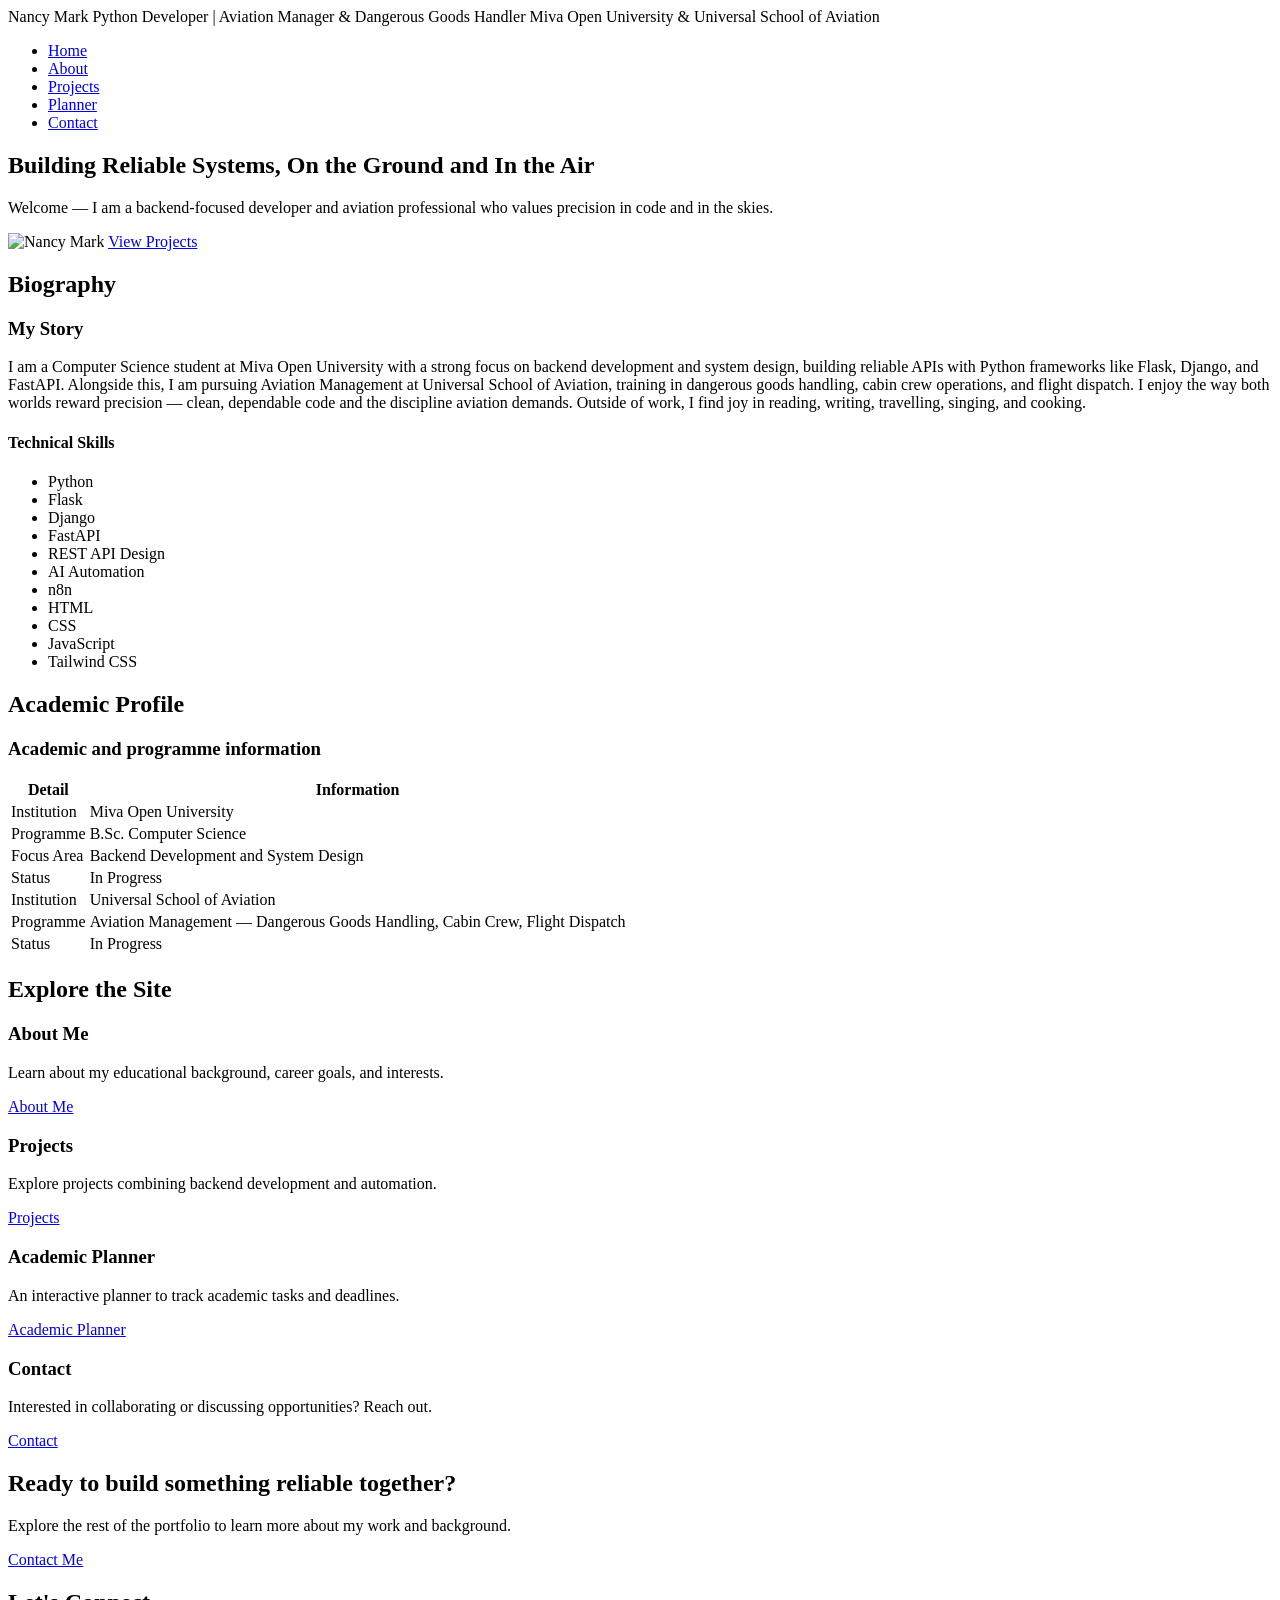
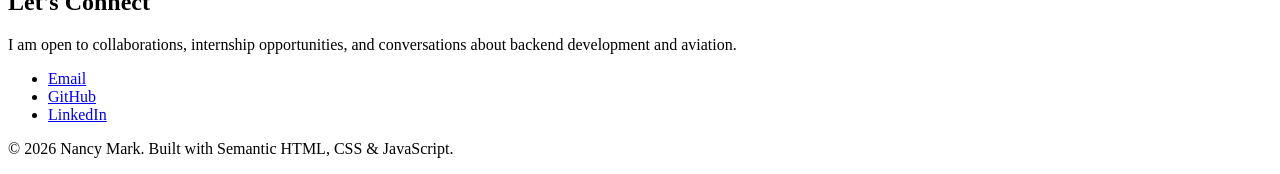
==== html/index.html @ 4451f4fb "Build homepage content sections" ====
<!DOCTYPE html>
<html lang="en">
<head>
  <meta charset="UTF-8">
  <meta name="viewport" content="width=device-width, initial-scale=1.0">
  <title>Nancy Mark | Home</title>
  <link rel="stylesheet" href="../css/style.css">
</head>
<body>

<!-- header -->
<header>
  <div class="site-branding">
    <span class="site-name">Nancy Mark</span>
    <span class="site-tagline">Python Developer | Aviation Manager &amp; Dangerous Goods Handler</span>
    <span class="site-subline">Miva Open University &amp; Universal School of Aviation</span>
  </div>
  <nav>
    <ul>
      <li><a href="index.html">Home</a></li>
      <li><a href="about.html">About</a></li>
      <li><a href="projects.html">Projects</a></li>
      <li><a href="planner.html">Planner</a></li>
      <li><a href="contact.html">Contact</a></li>
    </ul>
  </nav>
</header>

<!-- hero -->
<section id="hero">
  <h1>Building Reliable Systems, On the Ground and In the Air</h1>
  <p>Welcome — I am a backend-focused developer and aviation professional who values precision in code and in the skies.</p>
  <img src="../images/profile.jpg" alt="Nancy Mark">
  <a href="projects.html" class="cta-button">View Projects</a>
</section>

<!-- biography -->
<section id="biography">
  <h2>Biography</h2>
  <h3>My Story</h3>
  <p>I am a Computer Science student at Miva Open University with a strong focus on backend development and system design, building reliable APIs with Python frameworks like Flask, Django, and FastAPI. Alongside this, I am pursuing Aviation Management at Universal School of Aviation, training in dangerous goods handling, cabin crew operations, and flight dispatch. I enjoy the way both worlds reward precision — clean, dependable code and the discipline aviation demands. Outside of work, I find joy in reading, writing, travelling, singing, and cooking.</p>
  <aside>
    <h4>Technical Skills</h4>
    <ul>
      <li>Python</li>
      <li>Flask</li>
      <li>Django</li>
      <li>FastAPI</li>
      <li>REST API Design</li>
      <li>AI Automation</li>
      <li>n8n</li>
      <li>HTML</li>
      <li>CSS</li>
      <li>JavaScript</li>
      <li>Tailwind CSS</li>
    </ul>
  </aside>
</section>

<!-- academic-profile -->
<section id="academic-profile">
  <h2>Academic Profile</h2>
  <h3>Academic and programme information</h3>
  <table>
    <thead>
      <tr>
        <th>Detail</th>
        <th>Information</th>
      </tr>
    </thead>
    <tbody>
      <tr>
        <td>Institution</td>
        <td>Miva Open University</td>
      </tr>
      <tr>
        <td>Programme</td>
        <td>B.Sc. Computer Science</td>
      </tr>
      <tr>
        <td>Focus Area</td>
        <td>Backend Development and System Design</td>
      </tr>
      <tr>
        <td>Status</td>
        <td>In Progress</td>
      </tr>
      <tr>
        <td>Institution</td>
        <td>Universal School of Aviation</td>
      </tr>
      <tr>
        <td>Programme</td>
        <td>Aviation Management — Dangerous Goods Handling, Cabin Crew, Flight Dispatch</td>
      </tr>
      <tr>
        <td>Status</td>
        <td>In Progress</td>
      </tr>
    </tbody>
  </table>
</section>

<!-- quick-links -->
<section id="quick-links">
  <h2>Explore the Site</h2>
  <article>
    <h3>About Me</h3>
    <p>Learn about my educational background, career goals, and interests.</p>
    <a href="about.html">About Me</a>
  </article>
  <article>
    <h3>Projects</h3>
    <p>Explore projects combining backend development and automation.</p>
    <a href="projects.html">Projects</a>
  </article>
  <article>
    <h3>Academic Planner</h3>
    <p>An interactive planner to track academic tasks and deadlines.</p>
    <a href="planner.html">Academic Planner</a>
  </article>
  <article>
    <h3>Contact</h3>
    <p>Interested in collaborating or discussing opportunities? Reach out.</p>
    <a href="contact.html">Contact</a>
  </article>
</section>

<!-- cta-banner -->
<section id="cta-banner">
  <h2>Ready to build something reliable together?</h2>
  <p>Explore the rest of the portfolio to learn more about my work and background.</p>
  <a href="contact.html" class="cta-button">Contact Me</a>
</section>

<!-- footer -->
<footer>
  <h2>Let's Connect</h2>
  <p>I am open to collaborations, internship opportunities, and conversations about backend development and aviation.</p>
  <ul>
    <li><a href="#">Email</a></li>
    <li><a href="#">GitHub</a></li>
    <li><a href="#">LinkedIn</a></li>
  </ul>
  <p>&copy; 2026 Nancy Mark. Built with Semantic HTML, CSS &amp; JavaScript.</p>
</footer>

</body>
</html>
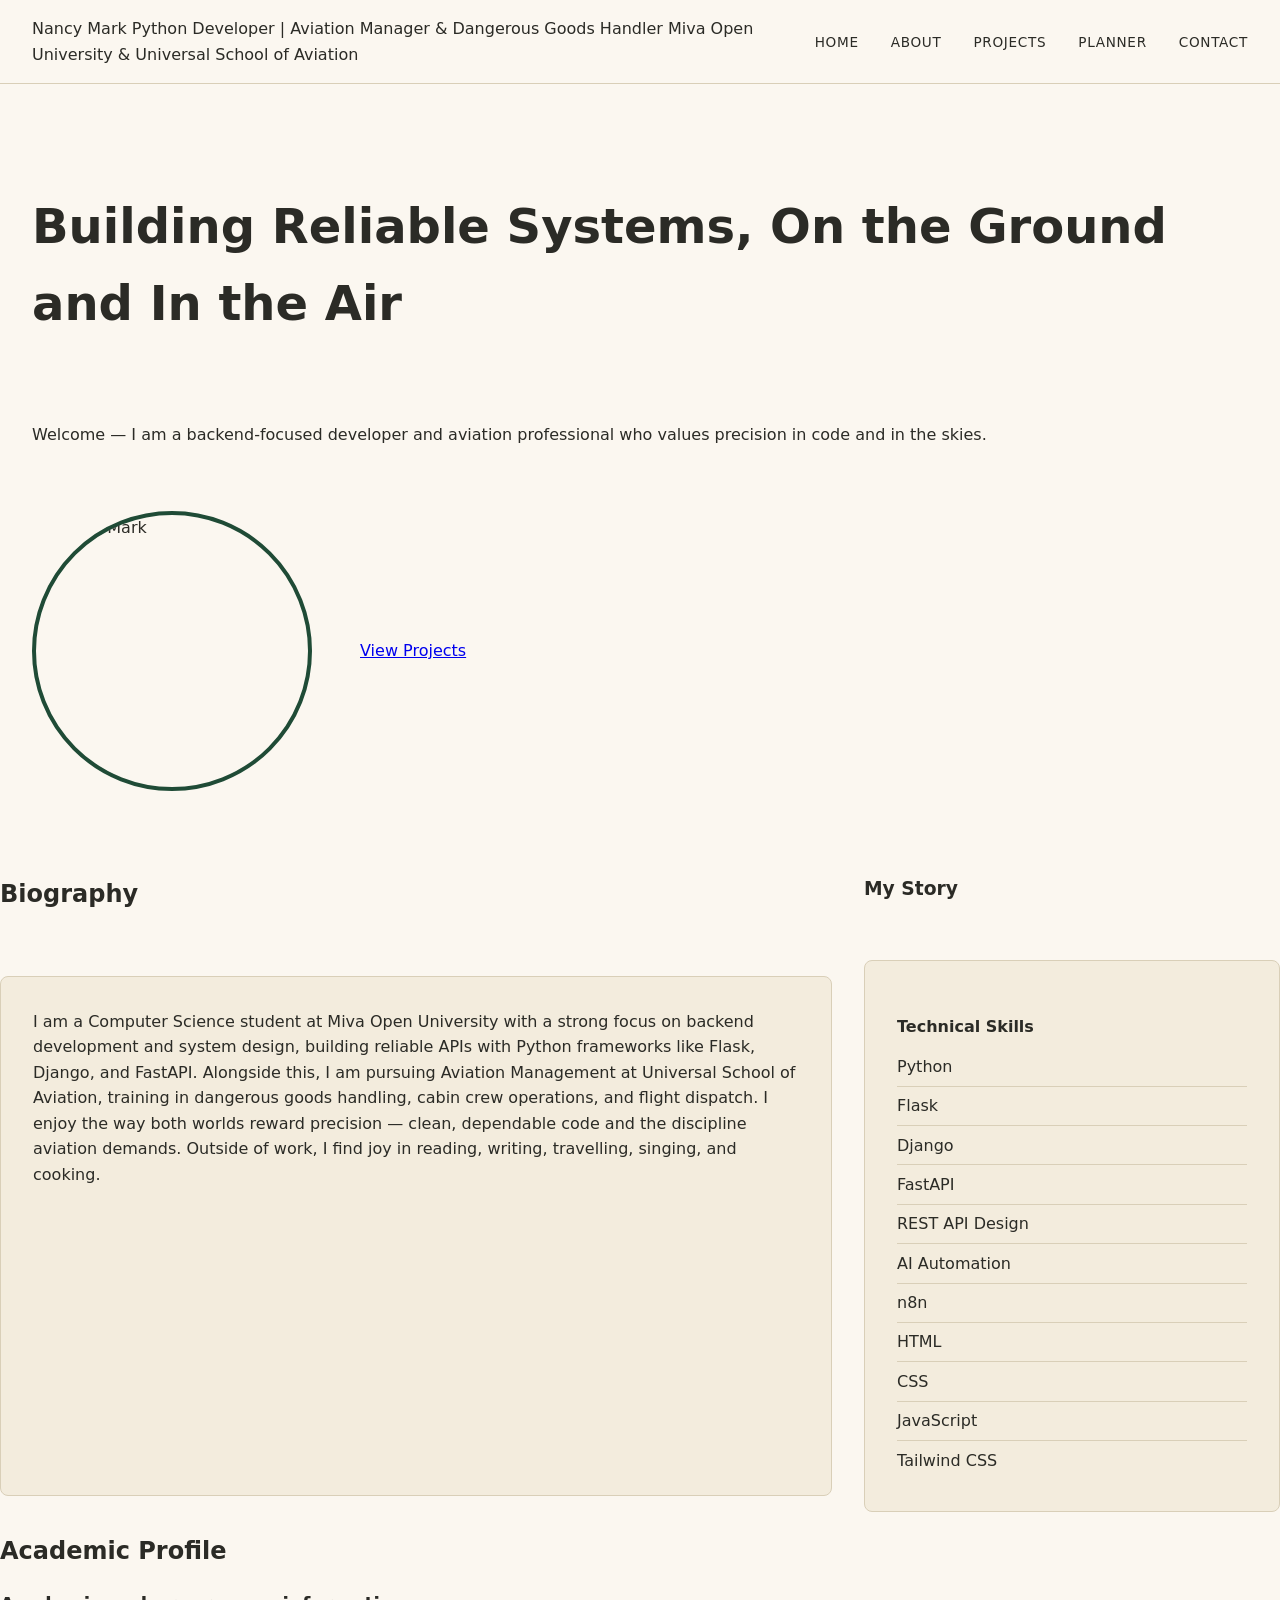
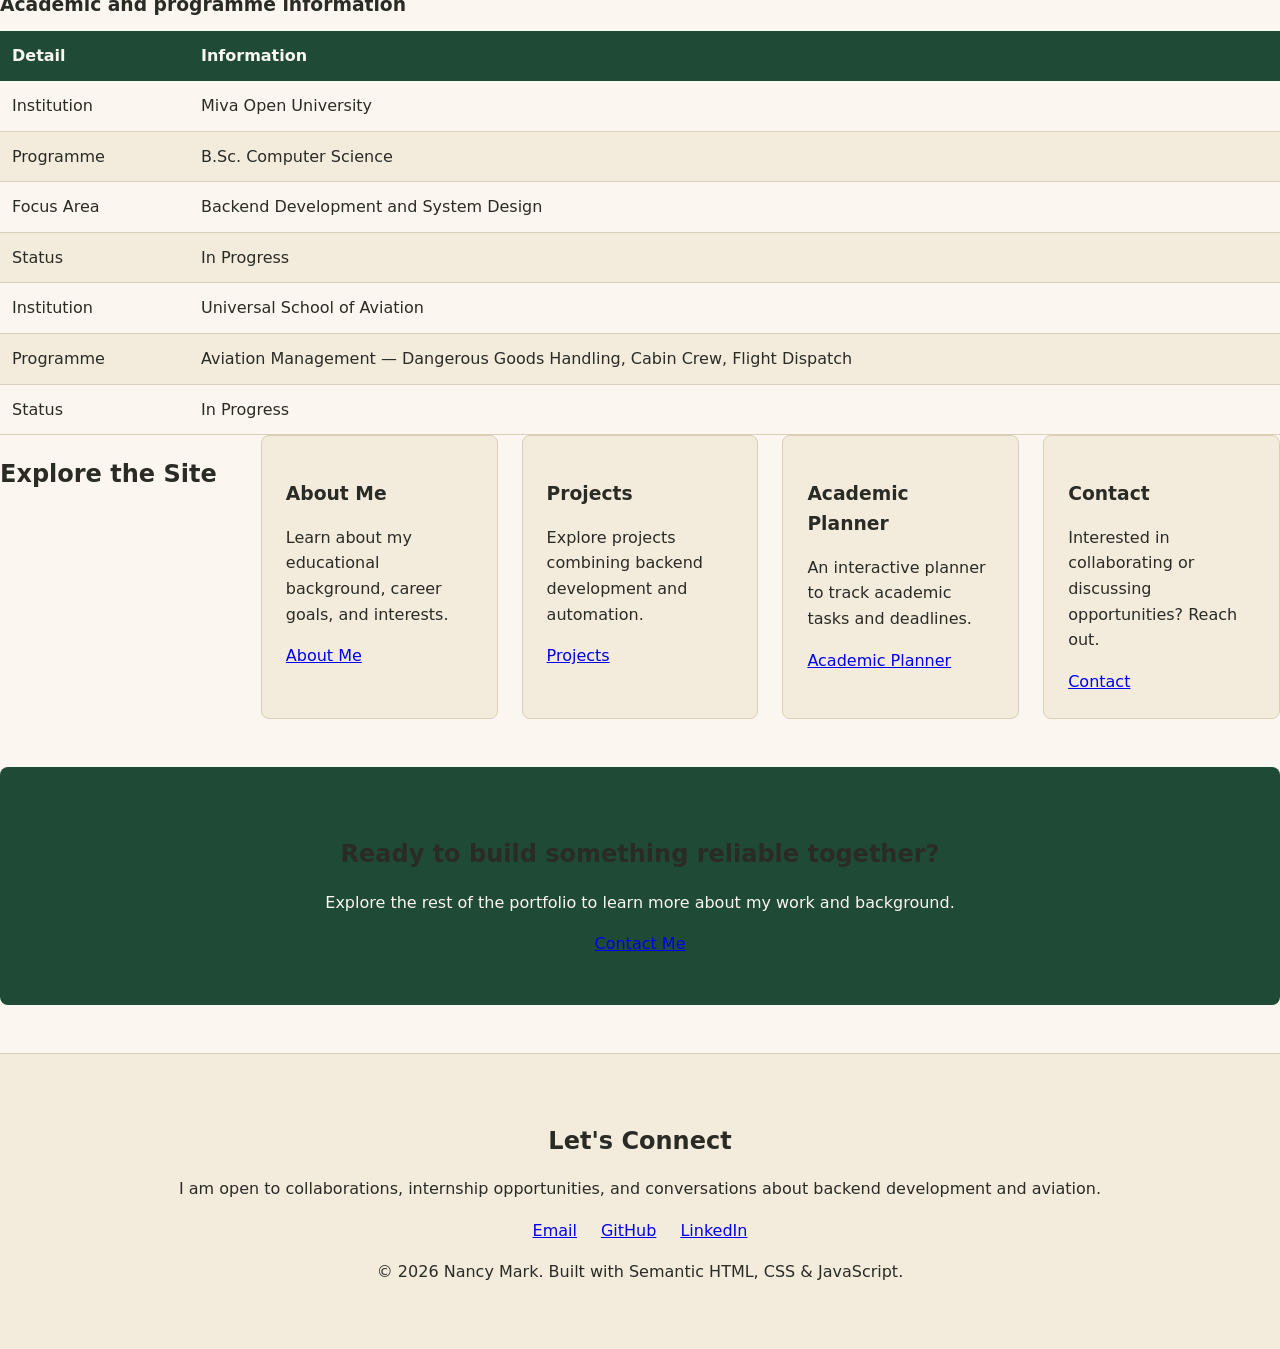
==== commit 8d7785f6: "Update profile image reference" ====
--- a/html/index.html
+++ b/html/index.html
@@ -30,7 +30,7 @@
 <section id="hero">
   <h1>Building Reliable Systems, On the Ground and In the Air</h1>
   <p>Welcome — I am a backend-focused developer and aviation professional who values precision in code and in the skies.</p>
-  <img src="../images/profile.jpg" alt="Nancy Mark">
+  <img src="../images/Nancy.png" alt="Nancy Mark">
   <a href="projects.html" class="cta-button">View Projects</a>
 </section>
 
--- a/css/style.css
+++ b/css/style.css
@@ -0,0 +1,274 @@
+/* custom properties */
+:root {
+  --bg: #FBF7F0;
+  --bg-alt: #F3ECDD;
+  --text: #2B2B26;
+  --text-muted: #6B6558;
+  --accent: #1F4B36;
+  --accent-light: #2F6B4C;
+  --accent-pale: #E4EDE6;
+  --border: #D9CFB8;
+  --radius: 8px;
+  --transition: 0.25s ease;
+}
+
+/* reset */
+*,
+*::before,
+*::after {
+  box-sizing: border-box;
+}
+
+body {
+  margin: 0;
+  padding: 0;
+}
+
+nav ul {
+  list-style: none;
+}
+
+/* body */
+body {
+  font-family: system-ui, -apple-system, "Segoe UI", sans-serif;
+  background: var(--bg);
+  color: var(--text);
+  line-height: 1.6;
+}
+
+/* headings */
+h1, h2, h3, h4, h5, h6 {
+  font-weight: 700;
+  color: var(--text);
+  margin-bottom: 0.5rem;
+}
+
+h1 { margin-bottom: 1rem; }
+h2 { margin-bottom: 0.875rem; }
+h3 { margin-bottom: 0.75rem; }
+
+/* header */
+header {
+  position: sticky;
+  top: 0;
+  background: var(--bg);
+  border-bottom: 1px solid var(--border);
+  padding: 1rem 2rem;
+  display: flex;
+  justify-content: space-between;
+  align-items: center;
+}
+
+nav ul {
+  display: flex;
+  gap: 2rem;
+  margin: 0;
+  padding: 0;
+}
+
+nav a {
+  color: var(--text);
+  text-decoration: none;
+  letter-spacing: 0.05em;
+  text-transform: uppercase;
+  font-size: 0.85rem;
+  transition: color var(--transition);
+}
+
+nav a:hover {
+  color: var(--accent);
+}
+
+/* hero */
+#hero {
+  display: flex;
+  gap: 3rem;
+  align-items: center;
+  padding: 4rem 2rem;
+  flex-wrap: wrap;
+}
+
+#hero img {
+  border-radius: 50%;
+  width: 280px;
+  height: 280px;
+  object-fit: cover;
+  border: 4px solid var(--accent);
+}
+
+#hero h1 {
+  font-size: clamp(2rem, 4vw, 3rem);
+}
+
+/* buttons */
+.btn {
+  background: var(--accent);
+  color: var(--bg);
+  padding: 0.75rem 1.5rem;
+  border-radius: var(--radius);
+  text-decoration: none;
+  display: inline-block;
+  transition: background var(--transition);
+}
+
+.btn:hover {
+  background: var(--accent-light);
+}
+
+/* section spacing */
+main > section {
+  padding: 3rem 2rem;
+  max-width: 1100px;
+  margin: 0 auto;
+}
+
+/* biography */
+#biography {
+  display: grid;
+  grid-template-columns: 2fr 1fr;
+  gap: 2rem;
+}
+
+#biography > p,
+#biography > aside {
+  background: var(--bg-alt);
+  padding: 2rem;
+  border-radius: var(--radius);
+  border: 1px solid var(--border);
+}
+
+#biography > p {
+  grid-column: 1;
+}
+
+#biography > aside {
+  grid-column: 2;
+}
+
+/* skills list */
+#biography aside ul {
+  list-style: none;
+  padding: 0;
+  margin: 0;
+}
+
+#biography aside li {
+  padding: 0.4rem 0;
+  border-bottom: 1px solid var(--border);
+}
+
+#biography aside li:last-child {
+  border-bottom: none;
+}
+
+/* academic profile table */
+#academic-profile table {
+  width: 100%;
+  border-collapse: collapse;
+}
+
+#academic-profile th {
+  background: var(--accent);
+  color: var(--bg);
+  text-align: left;
+  padding: 0.75rem;
+}
+
+#academic-profile td {
+  padding: 0.75rem;
+  border-bottom: 1px solid var(--border);
+}
+
+#academic-profile tr:nth-child(even) {
+  background: var(--bg-alt);
+}
+
+/* quick links cards */
+#quick-links {
+  display: grid;
+  grid-template-columns: repeat(auto-fit, minmax(220px, 1fr));
+  gap: 1.5rem;
+}
+
+#quick-links article {
+  background: var(--bg-alt);
+  padding: 1.5rem;
+  border-radius: var(--radius);
+  border: 1px solid var(--border);
+  transition: transform var(--transition);
+}
+
+#quick-links article:hover {
+  transform: translateY(-4px);
+}
+
+/* cta banner */
+#cta-banner {
+  background: var(--accent);
+  color: var(--bg);
+  text-align: center;
+  padding: 3rem 2rem;
+  border-radius: var(--radius);
+  margin: 3rem auto;
+}
+
+#cta-banner .btn {
+  background: var(--bg);
+  color: var(--accent);
+}
+
+#cta-banner .btn:hover {
+  opacity: 0.9;
+}
+
+/* footer */
+footer {
+  background: var(--bg-alt);
+  border-top: 1px solid var(--border);
+  padding: 3rem 2rem;
+  text-align: center;
+}
+
+footer ul {
+  display: flex;
+  justify-content: center;
+  gap: 1.5rem;
+  list-style: none;
+  padding: 0;
+  margin: 0 0 1rem;
+}
+
+/* focus visible */
+:focus-visible {
+  outline: 2px solid var(--accent);
+  outline-offset: 2px;
+}
+
+/* responsive */
+@media (max-width: 768px) {
+  header {
+    flex-direction: column;
+    gap: 1rem;
+  }
+
+  nav ul {
+    flex-wrap: wrap;
+    justify-content: center;
+  }
+
+  #biography {
+    grid-template-columns: 1fr;
+  }
+
+  #biography > p {
+    grid-column: 1;
+  }
+
+  #biography > aside {
+    grid-column: 1;
+  }
+
+  main > section {
+    padding: 2rem 1rem;
+  }
+}
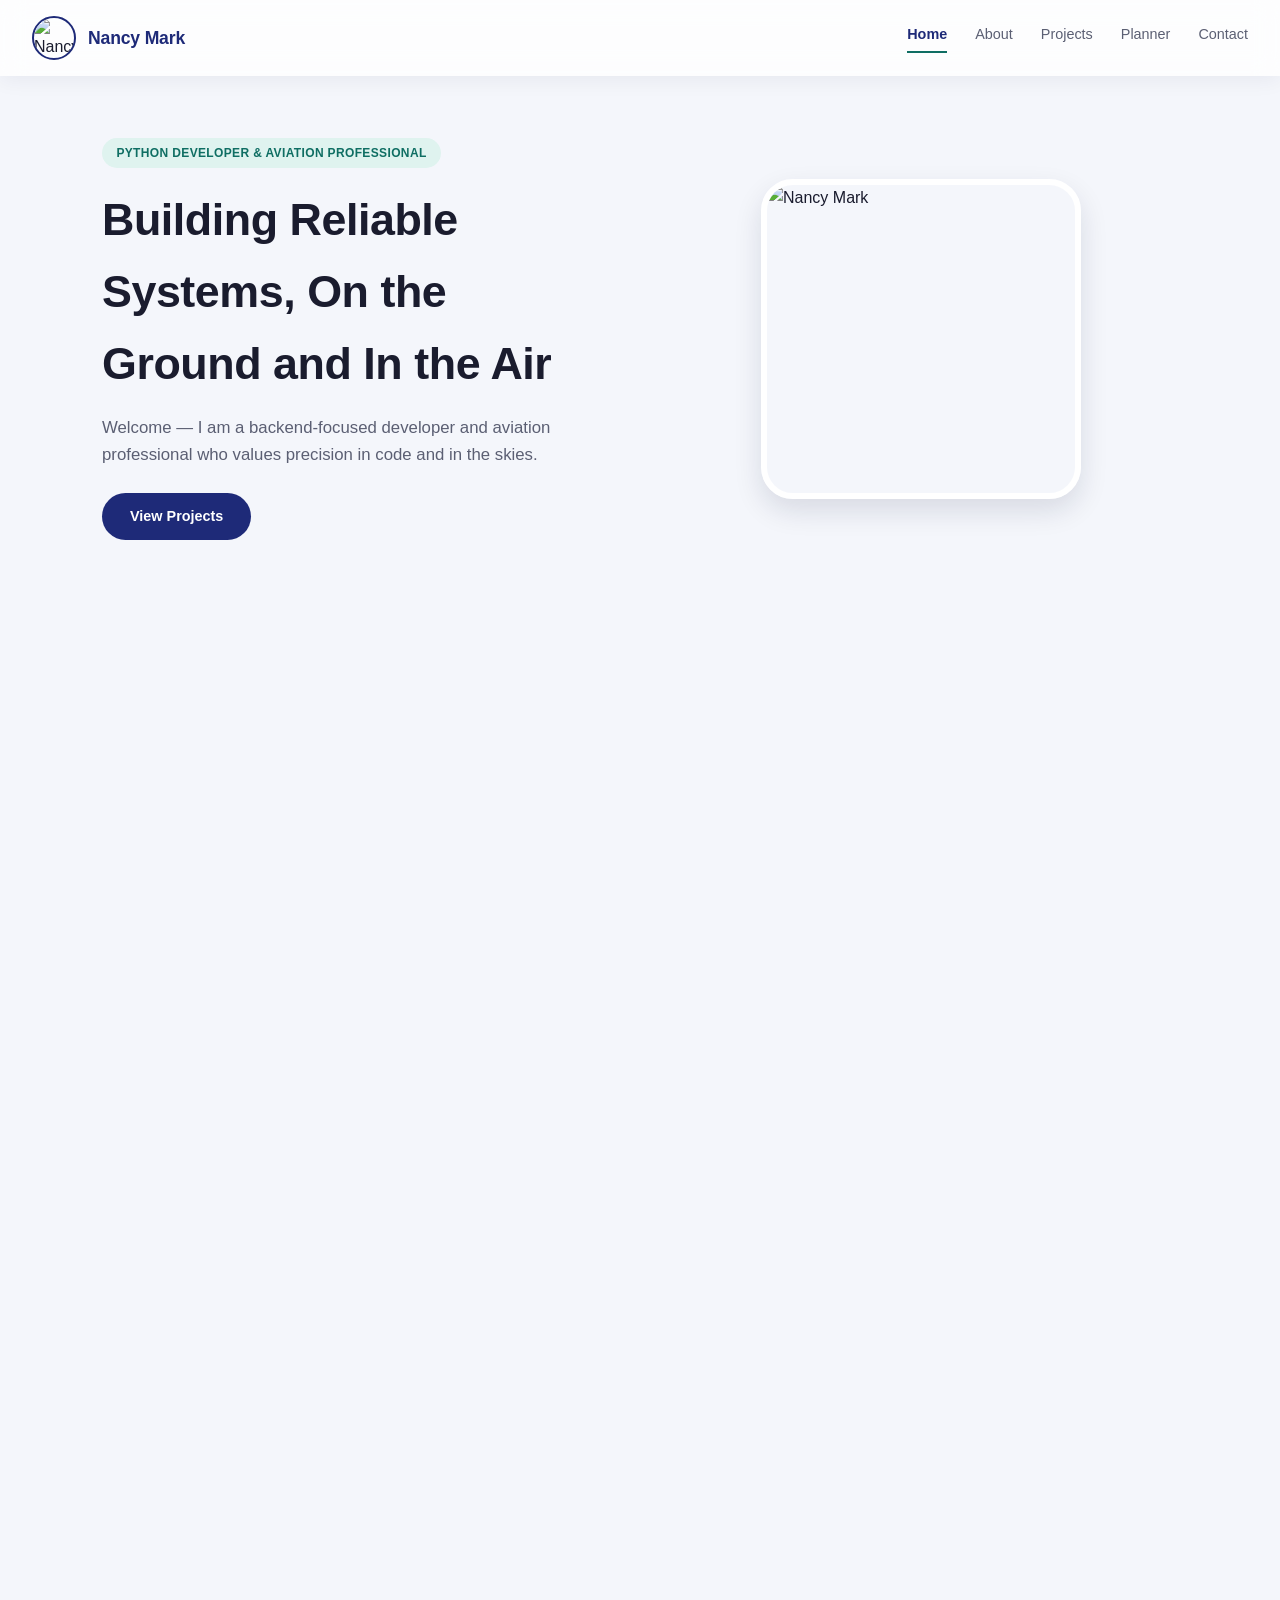
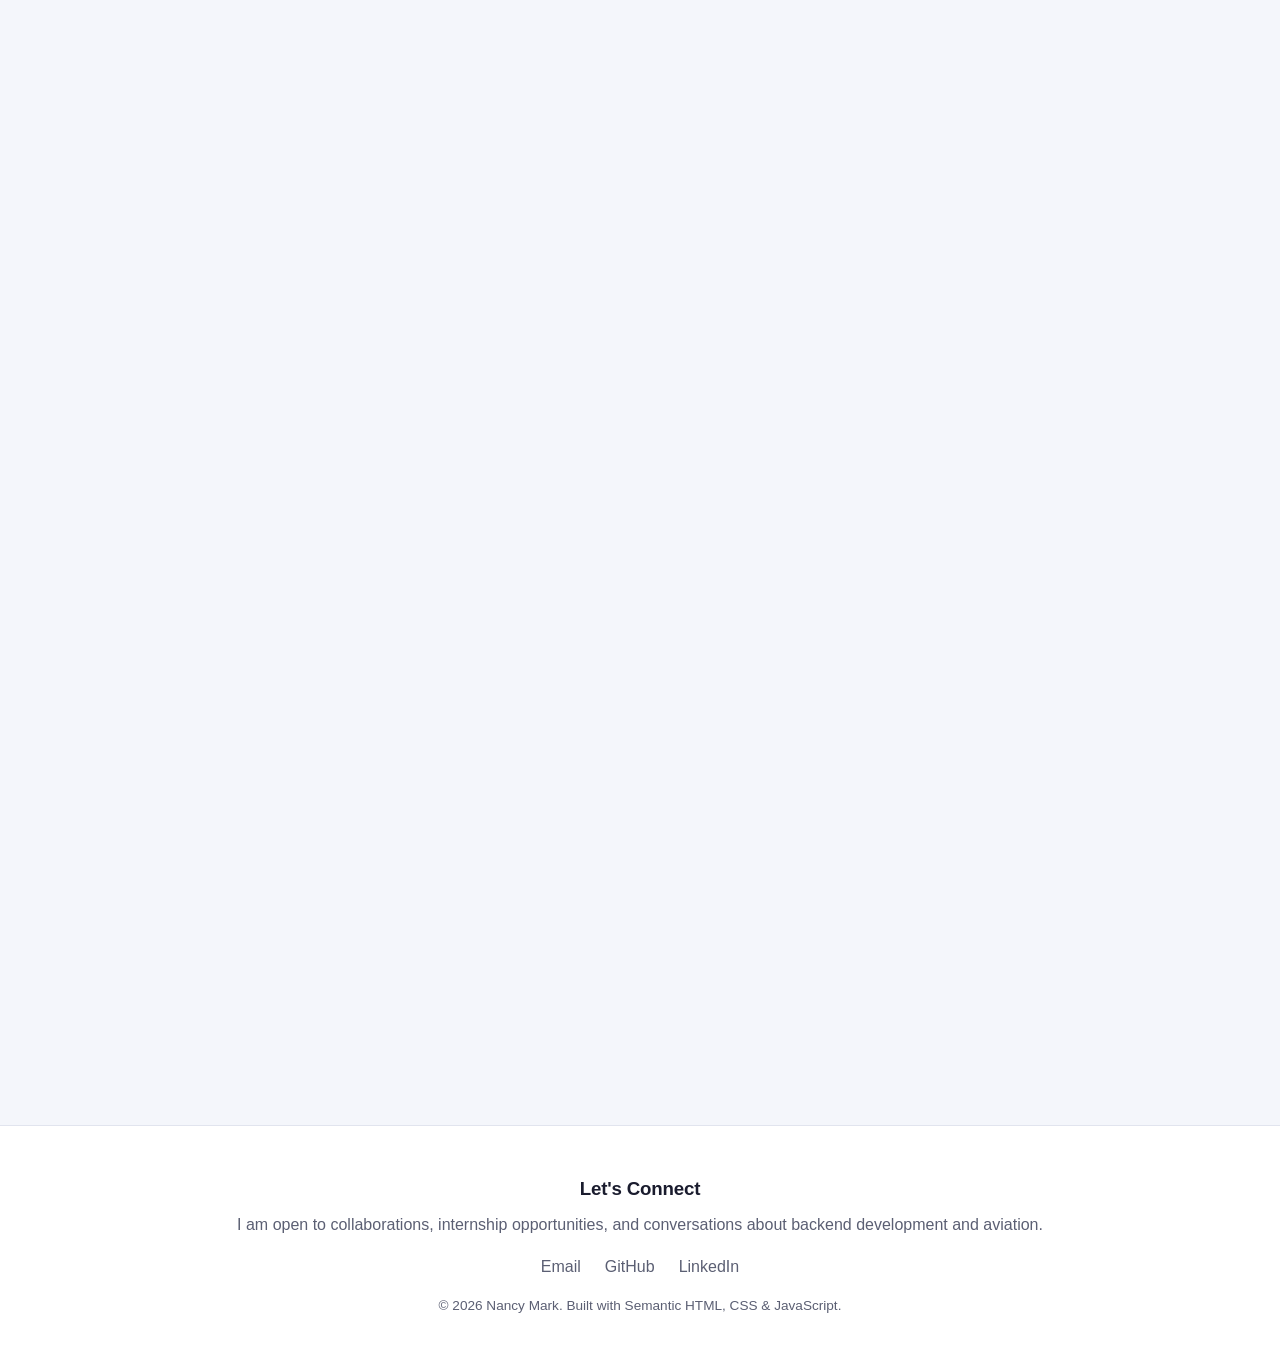
==== commit 76e34306: "Rebuild index.html with new design system" ====
--- a/html/index.html
+++ b/html/index.html
@@ -10,140 +10,181 @@
 
 <!-- header -->
 <header>
-  <div class="site-branding">
-    <span class="site-name">Nancy Mark</span>
-    <span class="site-tagline">Python Developer | Aviation Manager &amp; Dangerous Goods Handler</span>
-    <span class="site-subline">Miva Open University &amp; Universal School of Aviation</span>
+  <div class="brand">
+    <img src="../images/Nancy.png" alt="Nancy Mark">
+    <h1>Nancy Mark</h1>
   </div>
   <nav>
-    <ul>
-      <li><a href="index.html">Home</a></li>
-      <li><a href="about.html">About</a></li>
-      <li><a href="projects.html">Projects</a></li>
-      <li><a href="planner.html">Planner</a></li>
-      <li><a href="contact.html">Contact</a></li>
-    </ul>
+    <a href="index.html" class="active">Home</a>
+    <a href="about.html">About</a>
+    <a href="projects.html">Projects</a>
+    <a href="planner.html">Planner</a>
+    <a href="contact.html">Contact</a>
   </nav>
 </header>
 
+<main class="container">
+
 <!-- hero -->
-<section id="hero">
-  <h1>Building Reliable Systems, On the Ground and In the Air</h1>
-  <p>Welcome — I am a backend-focused developer and aviation professional who values precision in code and in the skies.</p>
-  <img src="../images/Nancy.png" alt="Nancy Mark">
-  <a href="projects.html" class="cta-button">View Projects</a>
+<section class="hero" style="display:flex; align-items:center; gap:3rem; flex-wrap:wrap; padding:3rem 0;">
+  <div style="flex:1; min-width:300px;">
+    <span class="pill">Python Developer &amp; Aviation Professional</span>
+    <h2 style="font-size:clamp(2rem, 4vw, 2.8rem); margin-top:1rem;">Building Reliable Systems, On the Ground and In the Air</h2>
+    <p style="color:var(--text-muted); margin-top:1rem; font-size:1.05rem;">Welcome — I am a backend-focused developer and aviation professional who values precision in code and in the skies.</p>
+    <a href="projects.html" class="btn" style="margin-top:1.5rem;">View Projects</a>
+  </div>
+  <div style="flex:1; min-width:260px; position:relative;">
+    <img src="../images/Nancy.png" alt="Nancy Mark" class="animate-float" style="width:100%; max-width:320px; aspect-ratio:1/1; object-fit:cover; border-radius:2rem; box-shadow:var(--shadow-hover); border:6px solid var(--surface); display:block; margin:0 auto;">
+  </div>
 </section>
 
-<!-- biography -->
-<section id="biography">
-  <h2>Biography</h2>
-  <h3>My Story</h3>
-  <p>I am a Computer Science student at Miva Open University with a strong focus on backend development and system design, building reliable APIs with Python frameworks like Flask, Django, and FastAPI. Alongside this, I am pursuing Aviation Management at Universal School of Aviation, training in dangerous goods handling, cabin crew operations, and flight dispatch. I enjoy the way both worlds reward precision — clean, dependable code and the discipline aviation demands. Outside of work, I find joy in reading, writing, travelling, singing, and cooking.</p>
-  <aside>
-    <h4>Technical Skills</h4>
-    <ul>
-      <li>Python</li>
-      <li>Flask</li>
-      <li>Django</li>
-      <li>FastAPI</li>
-      <li>REST API Design</li>
-      <li>AI Automation</li>
-      <li>n8n</li>
-      <li>HTML</li>
-      <li>CSS</li>
-      <li>JavaScript</li>
-      <li>Tailwind CSS</li>
+<!-- about & skills -->
+<section class="bento-grid fade-in-section" style="margin-top:2rem;">
+  <div class="col-8 glass-card">
+    <h2>My Story</h2>
+    <p style="margin-top:0.75rem;">I am a Computer Science student at Miva Open University with a strong focus on backend development and system design, building reliable APIs with Python frameworks like Flask, Django, and FastAPI.</p>
+    <p style="margin-top:0.75rem;">Alongside this, I am pursuing Aviation Management at Universal School of Aviation, training in dangerous goods handling, cabin crew operations, and flight dispatch. I enjoy the way both worlds reward precision — clean, dependable code and the discipline aviation demands.</p>
+    <div style="display:flex; flex-wrap:wrap; gap:0.5rem; margin-top:1rem;">
+      <span class="tag">Backend Dev</span>
+      <span class="tag">Aviation</span>
+      <span class="tag">Automation</span>
+    </div>
+  </div>
+  <div class="col-4 dark-card">
+    <h3 style="color:var(--surface); margin-bottom:1rem;">Technical Skills</h3>
+    <ul style="list-style:none; padding:0; margin:0;">
+      <li style="padding:0.4rem 0; border-bottom:1px solid rgba(255,255,255,0.15); color:var(--surface);">Python</li>
+      <li style="padding:0.4rem 0; border-bottom:1px solid rgba(255,255,255,0.15); color:var(--surface);">Flask</li>
+      <li style="padding:0.4rem 0; border-bottom:1px solid rgba(255,255,255,0.15); color:var(--surface);">Django</li>
+      <li style="padding:0.4rem 0; border-bottom:1px solid rgba(255,255,255,0.15); color:var(--surface);">FastAPI</li>
+      <li style="padding:0.4rem 0; border-bottom:1px solid rgba(255,255,255,0.15); color:var(--surface);">REST API Design</li>
+      <li style="padding:0.4rem 0; border-bottom:1px solid rgba(255,255,255,0.15); color:var(--surface);">AI Automation</li>
+      <li style="padding:0.4rem 0; border-bottom:1px solid rgba(255,255,255,0.15); color:var(--surface);">n8n</li>
+      <li style="padding:0.4rem 0; border-bottom:1px solid rgba(255,255,255,0.15); color:var(--surface);">HTML</li>
+      <li style="padding:0.4rem 0; border-bottom:1px solid rgba(255,255,255,0.15); color:var(--surface);">CSS</li>
+      <li style="padding:0.4rem 0; border-bottom:1px solid rgba(255,255,255,0.15); color:var(--surface);">JavaScript</li>
+      <li style="padding:0.4rem 0; color:var(--surface);">Tailwind CSS</li>
     </ul>
-  </aside>
+  </div>
 </section>
 
-<!-- academic-profile -->
-<section id="academic-profile">
+<!-- academic profile -->
+<section class="fade-in-section" style="margin-top:3rem;">
   <h2>Academic Profile</h2>
-  <h3>Academic and programme information</h3>
-  <table>
-    <thead>
-      <tr>
-        <th>Detail</th>
-        <th>Information</th>
-      </tr>
-    </thead>
-    <tbody>
-      <tr>
-        <td>Institution</td>
-        <td>Miva Open University</td>
-      </tr>
-      <tr>
-        <td>Programme</td>
-        <td>B.Sc. Computer Science</td>
-      </tr>
-      <tr>
-        <td>Focus Area</td>
-        <td>Backend Development and System Design</td>
-      </tr>
-      <tr>
-        <td>Status</td>
-        <td>In Progress</td>
-      </tr>
-      <tr>
-        <td>Institution</td>
-        <td>Universal School of Aviation</td>
-      </tr>
-      <tr>
-        <td>Programme</td>
-        <td>Aviation Management — Dangerous Goods Handling, Cabin Crew, Flight Dispatch</td>
-      </tr>
-      <tr>
-        <td>Status</td>
-        <td>In Progress</td>
-      </tr>
-    </tbody>
-  </table>
+  <p style="color:var(--text-muted); margin-top:0.5rem;">Academic and programme information</p>
+  <div class="solid-card" style="margin-top:1rem; padding:0; overflow:hidden;">
+    <table style="width:100%; border-collapse:collapse;">
+      <thead>
+        <tr>
+          <th style="border-bottom:2px solid var(--primary); color:var(--primary); text-align:left; padding:0.75rem;">Detail</th>
+          <th style="border-bottom:2px solid var(--primary); color:var(--primary); text-align:left; padding:0.75rem;">Information</th>
+        </tr>
+      </thead>
+      <tbody>
+        <tr>
+          <td style="padding:0.75rem; border-bottom:1px solid var(--border);">Institution</td>
+          <td style="padding:0.75rem; border-bottom:1px solid var(--border);">Miva Open University</td>
+        </tr>
+        <tr>
+          <td style="padding:0.75rem; border-bottom:1px solid var(--border);">Programme</td>
+          <td style="padding:0.75rem; border-bottom:1px solid var(--border);">B.Sc. Computer Science</td>
+        </tr>
+        <tr>
+          <td style="padding:0.75rem; border-bottom:1px solid var(--border);">Focus Area</td>
+          <td style="padding:0.75rem; border-bottom:1px solid var(--border);">Backend Development and System Design</td>
+        </tr>
+        <tr>
+          <td style="padding:0.75rem; border-bottom:1px solid var(--border);">Status</td>
+          <td style="padding:0.75rem; border-bottom:1px solid var(--border);">In Progress</td>
+        </tr>
+        <tr>
+          <td style="padding:0.75rem; border-bottom:1px solid var(--border);">Institution</td>
+          <td style="padding:0.75rem; border-bottom:1px solid var(--border);">Universal School of Aviation</td>
+        </tr>
+        <tr>
+          <td style="padding:0.75rem; border-bottom:1px solid var(--border);">Programme</td>
+          <td style="padding:0.75rem; border-bottom:1px solid var(--border);">Aviation Management — Dangerous Goods Handling, Cabin Crew, Flight Dispatch</td>
+        </tr>
+        <tr>
+          <td style="padding:0.75rem;">Status</td>
+          <td style="padding:0.75rem;">In Progress</td>
+        </tr>
+      </tbody>
+    </table>
+  </div>
 </section>
 
-<!-- quick-links -->
-<section id="quick-links">
+<!-- explore the site -->
+<section class="fade-in-section" style="margin-top:3rem;">
   <h2>Explore the Site</h2>
-  <article>
-    <h3>About Me</h3>
-    <p>Learn about my educational background, career goals, and interests.</p>
-    <a href="about.html">About Me</a>
-  </article>
-  <article>
-    <h3>Projects</h3>
-    <p>Explore projects combining backend development and automation.</p>
-    <a href="projects.html">Projects</a>
-  </article>
-  <article>
-    <h3>Academic Planner</h3>
-    <p>An interactive planner to track academic tasks and deadlines.</p>
-    <a href="planner.html">Academic Planner</a>
-  </article>
-  <article>
-    <h3>Contact</h3>
-    <p>Interested in collaborating or discussing opportunities? Reach out.</p>
-    <a href="contact.html">Contact</a>
-  </article>
+  <div style="display:grid; grid-template-columns:repeat(auto-fit, minmax(220px, 1fr)); gap:1.5rem; margin-top:1rem;">
+    <div class="glass-card">
+      <h3>About Me</h3>
+      <p style="color:var(--text-muted); margin-top:0.5rem;">Learn about my educational background, career goals, and interests.</p>
+      <a href="about.html" class="btn btn-outline" style="margin-top:1rem;">About Me</a>
+    </div>
+    <div class="glass-card">
+      <h3>Projects</h3>
+      <p style="color:var(--text-muted); margin-top:0.5rem;">Explore projects combining backend development and automation.</p>
+      <a href="projects.html" class="btn btn-outline" style="margin-top:1rem;">Projects</a>
+    </div>
+    <div class="glass-card">
+      <h3>Academic Planner</h3>
+      <p style="color:var(--text-muted); margin-top:0.5rem;">An interactive planner to track academic tasks and deadlines.</p>
+      <a href="planner.html" class="btn btn-outline" style="margin-top:1rem;">Planner</a>
+    </div>
+    <div class="glass-card">
+      <h3>Contact</h3>
+      <p style="color:var(--text-muted); margin-top:0.5rem;">Interested in collaborating or discussing opportunities? Reach out.</p>
+      <a href="contact.html" class="btn btn-outline" style="margin-top:1rem;">Contact</a>
+    </div>
+  </div>
 </section>
 
-<!-- cta-banner -->
-<section id="cta-banner">
+<!-- cta -->
+<section class="dark-card fade-in-section" style="margin-top:3rem; text-align:center; padding:3rem;">
   <h2>Ready to build something reliable together?</h2>
-  <p>Explore the rest of the portfolio to learn more about my work and background.</p>
-  <a href="contact.html" class="cta-button">Contact Me</a>
+  <p style="color:rgba(255,255,255,0.85); margin-top:0.75rem;">Explore the rest of the portfolio to learn more about my work and background.</p>
+  <a href="contact.html" class="btn" style="background:var(--surface); color:var(--primary); margin-top:1rem;">Contact Me</a>
 </section>
 
+</main>
+
 <!-- footer -->
-<footer>
-  <h2>Let's Connect</h2>
-  <p>I am open to collaborations, internship opportunities, and conversations about backend development and aviation.</p>
-  <ul>
-    <li><a href="#">Email</a></li>
-    <li><a href="#">GitHub</a></li>
-    <li><a href="#">LinkedIn</a></li>
-  </ul>
-  <p>&copy; 2026 Nancy Mark. Built with Semantic HTML, CSS &amp; JavaScript.</p>
+<footer style="background:var(--surface); border-top:1px solid var(--border); padding:3rem 2rem; text-align:center; margin-top:3rem;">
+  <h3>Let's Connect</h3>
+  <p style="color:var(--text-muted); margin-top:0.5rem;">I am open to collaborations, internship opportunities, and conversations about backend development and aviation.</p>
+  <div style="display:flex; justify-content:center; gap:1.5rem; margin-top:1rem;">
+    <a href="#" style="color:var(--text-muted); text-decoration:none;">Email</a>
+    <a href="#" style="color:var(--text-muted); text-decoration:none;">GitHub</a>
+    <a href="#" style="color:var(--text-muted); text-decoration:none;">LinkedIn</a>
+  </div>
+  <p style="margin-top:1rem; font-size:0.85rem; color:var(--text-muted);">&copy; 2026 Nancy Mark. Built with Semantic HTML, CSS &amp; JavaScript.</p>
 </footer>
+
+<!-- bottom mobile nav -->
+<nav class="bottom-nav">
+  <a href="index.html" class="active">
+    <svg width="20" height="20" viewBox="0 0 24 24" fill="none" stroke="currentColor" stroke-width="2" stroke-linecap="round" stroke-linejoin="round"><path d="M3 9l9-7 9 7v11a2 2 0 0 1-2 2H5a2 2 0 0 1-2-2z"/><polyline points="9 22 9 12 15 12 15 22"/></svg>
+    <span>Home</span>
+  </a>
+  <a href="about.html">
+    <svg width="20" height="20" viewBox="0 0 24 24" fill="none" stroke="currentColor" stroke-width="2" stroke-linecap="round" stroke-linejoin="round"><path d="M20 21v-2a4 4 0 0 0-4-4H8a4 4 0 0 0-4 4v2"/><circle cx="12" cy="7" r="4"/></svg>
+    <span>About</span>
+  </a>
+  <a href="projects.html">
+    <svg width="20" height="20" viewBox="0 0 24 24" fill="none" stroke="currentColor" stroke-width="2" stroke-linecap="round" stroke-linejoin="round"><rect x="2" y="7" width="20" height="14" rx="2" ry="2"/><path d="M16 21V5a2 2 0 0 0-2-2h-4a2 2 0 0 0-2 2v16"/></svg>
+    <span>Projects</span>
+  </a>
+  <a href="planner.html">
+    <svg width="20" height="20" viewBox="0 0 24 24" fill="none" stroke="currentColor" stroke-width="2" stroke-linecap="round" stroke-linejoin="round"><rect x="3" y="4" width="18" height="18" rx="2" ry="2"/><line x1="16" y1="2" x2="16" y2="6"/><line x1="8" y1="2" x2="8" y2="6"/><line x1="3" y1="10" x2="21" y2="10"/></svg>
+    <span>Planner</span>
+  </a>
+  <a href="contact.html">
+    <svg width="20" height="20" viewBox="0 0 24 24" fill="none" stroke="currentColor" stroke-width="2" stroke-linecap="round" stroke-linejoin="round"><path d="M4 4h16c1.1 0 2 .9 2 2v12c0 1.1-.9 2-2 2H4c-1.1 0-2-.9-2-2V6c0-1.1.9-2 2-2z"/><polyline points="22,6 12,13 2,6"/></svg>
+    <span>Contact</span>
+  </a>
+</nav>
 
 </body>
 </html>
--- a/css/style.css
+++ b/css/style.css
@@ -1,15 +1,20 @@
 /* custom properties */
 :root {
-  --bg: #FBF7F0;
-  --bg-alt: #F3ECDD;
-  --text: #2B2B26;
-  --text-muted: #6B6558;
-  --accent: #1F4B36;
-  --accent-light: #2F6B4C;
-  --accent-pale: #E4EDE6;
-  --border: #D9CFB8;
-  --radius: 8px;
-  --transition: 0.25s ease;
+  --bg: #F4F6FB;
+  --surface: #FFFFFF;
+  --glass: rgba(255,255,255,0.7);
+  --primary: #1E2A78;
+  --primary-hover: #2C3A9E;
+  --teal: #0F6E63;
+  --teal-pale: #DFF3EF;
+  --text: #1A1C2E;
+  --text-muted: #5B5F73;
+  --border: #E1E4EE;
+  --radius: 16px;
+  --radius-sm: 8px;
+  --transition: 0.3s ease;
+  --shadow: 0 4px 20px rgba(20, 24, 60, 0.06);
+  --shadow-hover: 0 12px 28px rgba(20, 24, 60, 0.12);
 }
 
 /* reset */
@@ -17,66 +22,239 @@
 *::before,
 *::after {
   box-sizing: border-box;
-}
-
-body {
   margin: 0;
   padding: 0;
 }
 
-nav ul {
-  list-style: none;
-}
+ul { list-style: none; }
 
 /* body */
 body {
-  font-family: system-ui, -apple-system, "Segoe UI", sans-serif;
+  font-family: -apple-system, "Segoe UI", Roboto, sans-serif;
   background: var(--bg);
   color: var(--text);
   line-height: 1.6;
+  overflow-x: hidden;
+  padding-top: 90px;
 }
 
 /* headings */
 h1, h2, h3, h4, h5, h6 {
   font-weight: 700;
-  color: var(--text);
-  margin-bottom: 0.5rem;
-}
-
-h1 { margin-bottom: 1rem; }
-h2 { margin-bottom: 0.875rem; }
-h3 { margin-bottom: 0.75rem; }
+  letter-spacing: -0.01em;
+}
 
 /* header */
 header {
-  position: sticky;
+  position: fixed;
   top: 0;
-  background: var(--bg);
-  border-bottom: 1px solid var(--border);
+  width: 100%;
+  z-index: 50;
+  background: rgba(255,255,255,0.8);
+  backdrop-filter: blur(12px);
+  -webkit-backdrop-filter: blur(12px);
+  box-shadow: var(--shadow);
   padding: 1rem 2rem;
   display: flex;
   justify-content: space-between;
   align-items: center;
 }
 
-nav ul {
-  display: flex;
-  gap: 2rem;
-  margin: 0;
-  padding: 0;
+/* brand */
+header .brand {
+  display: flex;
+  align-items: center;
+  gap: 0.75rem;
+}
+
+header .brand img {
+  width: 44px;
+  height: 44px;
+  border-radius: 50%;
+  object-fit: cover;
+  border: 2px solid var(--primary);
+}
+
+header .brand h1 {
+  font-size: 1.1rem;
+  color: var(--primary);
+}
+
+/* desktop nav */
+nav {
+  display: flex;
+  gap: 1.75rem;
 }
 
 nav a {
-  color: var(--text);
+  color: var(--text-muted);
   text-decoration: none;
-  letter-spacing: 0.05em;
+  font-size: 0.9rem;
+  font-weight: 500;
+  transition: color var(--transition);
+}
+
+nav a:hover,
+nav a.active {
+  color: var(--primary);
+}
+
+nav a.active {
+  font-weight: 700;
+  border-bottom: 2px solid var(--teal);
+  padding-bottom: 4px;
+}
+
+/* bottom mobile nav */
+.bottom-nav {
+  display: none;
+}
+
+/* container */
+.container {
+  max-width: 1140px;
+  margin: 0 auto;
+  padding: 0 2rem;
+}
+
+/* pill badge */
+.pill {
+  display: inline-block;
+  background: var(--teal-pale);
+  color: var(--teal);
+  font-size: 0.75rem;
+  font-weight: 600;
+  letter-spacing: 0.03em;
   text-transform: uppercase;
-  font-size: 0.85rem;
-  transition: color var(--transition);
-}
-
-nav a:hover {
-  color: var(--accent);
+  padding: 0.35rem 0.9rem;
+  border-radius: 999px;
+}
+
+/* glass card */
+.glass-card {
+  background: var(--glass);
+  backdrop-filter: blur(10px);
+  -webkit-backdrop-filter: blur(10px);
+  border: 1px solid var(--border);
+  border-radius: var(--radius);
+  padding: 2rem;
+  box-shadow: var(--shadow);
+  transition: transform var(--transition), box-shadow var(--transition);
+}
+
+.glass-card:hover {
+  transform: translateY(-4px);
+  box-shadow: var(--shadow-hover);
+}
+
+/* solid card */
+.solid-card {
+  background: var(--surface);
+  border: 1px solid var(--border);
+  border-radius: var(--radius);
+  padding: 2rem;
+  box-shadow: var(--shadow);
+  transition: transform var(--transition), box-shadow var(--transition);
+}
+
+.solid-card:hover {
+  transform: translateY(-4px);
+  box-shadow: var(--shadow-hover);
+}
+
+/* dark card */
+.dark-card {
+  background: var(--primary);
+  color: var(--surface);
+  border-radius: var(--radius);
+  padding: 2rem;
+  box-shadow: var(--shadow);
+}
+
+/* buttons */
+.btn {
+  display: inline-block;
+  background: var(--primary);
+  color: var(--surface);
+  padding: 0.75rem 1.75rem;
+  border-radius: 999px;
+  text-decoration: none;
+  font-weight: 600;
+  font-size: 0.9rem;
+  border: none;
+  cursor: pointer;
+  transition: all var(--transition);
+}
+
+.btn:hover {
+  background: var(--primary-hover);
+  transform: translateY(-2px);
+  box-shadow: var(--shadow-hover);
+}
+
+/* outline button */
+.btn-outline {
+  background: transparent;
+  color: var(--primary);
+  border: 2px solid var(--primary);
+}
+
+.btn-outline:hover {
+  background: var(--primary);
+  color: var(--surface);
+}
+
+/* tag */
+.tag {
+  background: var(--surface);
+  border: 1px solid var(--border);
+  color: var(--text-muted);
+  font-size: 0.75rem;
+  padding: 0.3rem 0.8rem;
+  border-radius: 999px;
+  display: inline-block;
+}
+
+/* bento grid */
+.bento-grid {
+  display: grid;
+  grid-template-columns: repeat(12, 1fr);
+  gap: 1.5rem;
+}
+
+.col-4 { grid-column: span 4; }
+.col-5 { grid-column: span 5; }
+.col-7 { grid-column: span 7; }
+.col-8 { grid-column: span 8; }
+.col-12 { grid-column: span 12; }
+
+/* floating animation */
+@keyframes float {
+  0% { transform: translateY(0); }
+  50% { transform: translateY(-12px); }
+  100% { transform: translateY(0); }
+}
+
+.animate-float {
+  animation: float 6s ease-in-out infinite;
+}
+
+/* scroll fade-in */
+.fade-in-section {
+  opacity: 0;
+  transform: translateY(24px);
+  transition: opacity 0.7s ease, transform 0.7s ease;
+}
+
+.fade-in-section.visible {
+  opacity: 1;
+  transform: translateY(0);
+}
+
+/* focus accessibility */
+*:focus-visible {
+  outline: 2px solid var(--teal);
+  outline-offset: 2px;
 }
 
 /* hero */
@@ -93,26 +271,11 @@
   width: 280px;
   height: 280px;
   object-fit: cover;
-  border: 4px solid var(--accent);
+  border: 4px solid var(--primary);
 }
 
 #hero h1 {
   font-size: clamp(2rem, 4vw, 3rem);
-}
-
-/* buttons */
-.btn {
-  background: var(--accent);
-  color: var(--bg);
-  padding: 0.75rem 1.5rem;
-  border-radius: var(--radius);
-  text-decoration: none;
-  display: inline-block;
-  transition: background var(--transition);
-}
-
-.btn:hover {
-  background: var(--accent-light);
 }
 
 /* section spacing */
@@ -131,7 +294,7 @@
 
 #biography > p,
 #biography > aside {
-  background: var(--bg-alt);
+  background: var(--surface);
   padding: 2rem;
   border-radius: var(--radius);
   border: 1px solid var(--border);
@@ -168,8 +331,8 @@
 }
 
 #academic-profile th {
-  background: var(--accent);
-  color: var(--bg);
+  background: var(--primary);
+  color: var(--surface);
   text-align: left;
   padding: 0.75rem;
 }
@@ -180,7 +343,7 @@
 }
 
 #academic-profile tr:nth-child(even) {
-  background: var(--bg-alt);
+  background: var(--surface);
 }
 
 /* quick links cards */
@@ -191,7 +354,7 @@
 }
 
 #quick-links article {
-  background: var(--bg-alt);
+  background: var(--surface);
   padding: 1.5rem;
   border-radius: var(--radius);
   border: 1px solid var(--border);
@@ -204,8 +367,8 @@
 
 /* cta banner */
 #cta-banner {
-  background: var(--accent);
-  color: var(--bg);
+  background: var(--primary);
+  color: var(--surface);
   text-align: center;
   padding: 3rem 2rem;
   border-radius: var(--radius);
@@ -213,8 +376,8 @@
 }
 
 #cta-banner .btn {
-  background: var(--bg);
-  color: var(--accent);
+  background: var(--surface);
+  color: var(--primary);
 }
 
 #cta-banner .btn:hover {
@@ -223,7 +386,7 @@
 
 /* footer */
 footer {
-  background: var(--bg-alt);
+  background: var(--surface);
   border-top: 1px solid var(--border);
   padding: 3rem 2rem;
   text-align: center;
@@ -233,27 +396,349 @@
   display: flex;
   justify-content: center;
   gap: 1.5rem;
-  list-style: none;
   padding: 0;
   margin: 0 0 1rem;
 }
 
-/* focus visible */
-:focus-visible {
-  outline: 2px solid var(--accent);
-  outline-offset: 2px;
+/* about - education articles */
+#education article {
+  background: var(--surface);
+  padding: 1.5rem 2rem;
+  border-radius: var(--radius);
+  border: 1px solid var(--border);
+  margin-bottom: 1.5rem;
+}
+
+/* about - aspirations & hobbies lists */
+#aspirations ul,
+#hobbies ul {
+  list-style: none;
+  display: grid;
+  grid-template-columns: repeat(auto-fit, minmax(220px, 1fr));
+  gap: 1rem;
+  margin-top: 1rem;
+}
+
+#aspirations li,
+#hobbies li {
+  background: var(--surface);
+  padding: 1rem 1.25rem;
+  border-radius: var(--radius);
+  border-left: 4px solid var(--teal);
+}
+
+/* about - skills groups */
+#skills {
+  display: grid;
+  grid-template-columns: repeat(auto-fit, minmax(220px, 1fr));
+  gap: 1.5rem;
+  margin-top: 1rem;
+}
+
+.skill-group {
+  background: var(--surface);
+  padding: 1.5rem;
+  border-radius: var(--radius);
+  border: 1px solid var(--border);
+}
+
+.skill-group h3 {
+  color: var(--teal);
+  margin-bottom: 0.75rem;
+  font-size: 1rem;
+  text-transform: uppercase;
+  letter-spacing: 0.05em;
+}
+
+.skill-group ul {
+  list-style: none;
+}
+
+.skill-group li {
+  padding: 0.3rem 0;
+  border-bottom: 1px solid var(--border);
+}
+
+.skill-group li:last-child {
+  border-bottom: none;
+}
+
+/* projects grid */
+#projects-list {
+  display: grid;
+  grid-template-columns: repeat(auto-fit, minmax(280px, 1fr));
+  gap: 2rem;
+  margin-top: 2rem;
+}
+
+/* project card */
+.project-card {
+  background: var(--surface);
+  border-radius: var(--radius);
+  border: 1px solid var(--border);
+  overflow: hidden;
+  display: flex;
+  flex-direction: column;
+  transition: transform var(--transition), box-shadow var(--transition);
+}
+
+.project-card:hover {
+  transform: translateY(-4px);
+  box-shadow: var(--shadow-hover);
+}
+
+/* project card image */
+.project-card img {
+  width: 100%;
+  height: 180px;
+  object-fit: cover;
+  border-bottom: 1px solid var(--border);
+}
+
+/* project card title */
+.project-card h2 {
+  padding: 1rem 1.25rem 0.5rem;
+  font-size: 1.15rem;
+}
+
+/* project card description */
+.project-card p {
+  padding: 0 1.25rem;
+  color: var(--text-muted);
+  font-size: 0.95rem;
+  flex-grow: 1;
+}
+
+/* tech tags */
+.tech-tags {
+  list-style: none;
+  display: flex;
+  flex-wrap: wrap;
+  gap: 0.5rem;
+  padding: 1rem 1.25rem 0.5rem;
+}
+
+.tech-tags li {
+  background: var(--teal-pale);
+  color: var(--teal);
+  font-size: 0.75rem;
+  padding: 0.25rem 0.6rem;
+  border-radius: 999px;
+  text-transform: uppercase;
+  letter-spacing: 0.03em;
+}
+
+/* project card button */
+.project-card .btn {
+  margin: 1rem 1.25rem 1.25rem;
+  text-align: center;
+}
+
+/* task form layout */
+#task-form {
+  display: flex;
+  gap: 1rem;
+  flex-wrap: wrap;
+  align-items: flex-end;
+  margin: 2rem 0;
+  background: var(--surface);
+  padding: 1.5rem;
+  border-radius: var(--radius);
+  border: 1px solid var(--border);
+}
+
+/* task form labels */
+#task-form label {
+  display: block;
+  font-size: 0.85rem;
+  color: var(--text-muted);
+  margin-bottom: 0.3rem;
+}
+
+/* task form inputs */
+#task-form input[type="text"],
+#task-form input[type="date"] {
+  padding: 0.6rem 0.8rem;
+  border: 1px solid var(--border);
+  border-radius: var(--radius-sm);
+  font-size: 1rem;
+  background: var(--bg);
+  color: var(--text);
+}
+
+/* task form input focus */
+#task-form input:focus {
+  outline: none;
+  border-color: var(--teal);
+}
+
+/* task list layout */
+#task-list {
+  list-style: none;
+  display: flex;
+  flex-direction: column;
+  gap: 0.75rem;
+}
+
+/* task list item */
+#task-list li {
+  display: flex;
+  justify-content: space-between;
+  align-items: center;
+  background: var(--surface);
+  padding: 1rem 1.25rem;
+  border-radius: var(--radius);
+  border-left: 4px solid var(--teal);
+  flex-wrap: wrap;
+  gap: 0.5rem;
+}
+
+/* completed task state */
+#task-list li.completed {
+  border-left-color: var(--text-muted);
+  opacity: 0.6;
+}
+
+#task-list li.completed span {
+  text-decoration: line-through;
+}
+
+/* task list buttons base */
+#task-list li button {
+  padding: 0.4rem 0.9rem;
+  border-radius: var(--radius-sm);
+  border: none;
+  cursor: pointer;
+  font-size: 0.85rem;
+  margin-left: 0.5rem;
+  transition: background var(--transition);
+}
+
+/* complete button */
+#task-list li button:first-of-type {
+  background: var(--teal);
+  color: var(--surface);
+}
+
+#task-list li button:first-of-type:hover {
+  background: var(--teal);
+  opacity: 0.85;
+}
+
+/* delete button */
+#task-list li button:last-of-type {
+  background: transparent;
+  color: #B54A3F;
+  border: 1px solid #B54A3F;
+}
+
+#task-list li button:last-of-type:hover {
+  background: #B54A3F;
+  color: var(--surface);
+}
+
+/* empty state message */
+#empty-state {
+  color: var(--text-muted);
+  text-align: center;
+  padding: 2rem;
+  font-style: italic;
+}
+
+/* contact form */
+#contact-form {
+  display: flex;
+  flex-direction: column;
+  gap: 1rem;
+  margin: 2rem 0;
+}
+
+#contact-form label {
+  font-size: 0.85rem;
+  color: var(--text-muted);
+}
+
+#contact-form input,
+#contact-form textarea {
+  padding: 0.6rem 0.8rem;
+  border: 1px solid var(--border);
+  border-radius: var(--radius-sm);
+  font-size: 1rem;
+  background: var(--surface);
+  color: var(--text);
+}
+
+#contact-form input:focus,
+#contact-form textarea:focus {
+  outline: none;
+  border-color: var(--teal);
+}
+
+/* error messages */
+.error {
+  color: #B54A3F;
+  font-size: 0.8rem;
+}
+
+/* success message */
+.hidden {
+  display: none;
+}
+
+#form-success {
+  color: var(--teal);
+  font-weight: 600;
+  margin-top: 1rem;
 }
 
 /* responsive */
 @media (max-width: 768px) {
-  header {
+  body {
+    padding-bottom: 90px;
+  }
+
+  header nav {
+    display: none;
+  }
+
+  .bottom-nav {
+    display: flex;
+    position: fixed;
+    bottom: 0;
+    left: 0;
+    width: 100%;
+    justify-content: space-around;
+    align-items: center;
+    background: rgba(255,255,255,0.9);
+    backdrop-filter: blur(12px);
+    box-shadow: 0 -4px 20px rgba(20,24,60,0.08);
+    padding: 0.6rem 0;
+    z-index: 50;
+    border-radius: 24px 24px 0 0;
+  }
+
+  .bottom-nav a {
+    display: flex;
     flex-direction: column;
-    gap: 1rem;
-  }
-
-  nav ul {
-    flex-wrap: wrap;
-    justify-content: center;
+    align-items: center;
+    gap: 2px;
+    color: var(--text-muted);
+    text-decoration: none;
+    font-size: 0.65rem;
+    padding: 0.4rem 0.8rem;
+    border-radius: 999px;
+    transition: all var(--transition);
+  }
+
+  .bottom-nav a.active {
+    background: var(--teal-pale);
+    color: var(--teal);
+    font-weight: 700;
+  }
+
+  .bottom-nav .icon {
+    font-size: 1.3rem;
+    line-height: 1;
   }
 
   #biography {
@@ -272,3 +757,21 @@
     padding: 2rem 1rem;
   }
 }
+
+/* responsive grid */
+@media (max-width: 900px) {
+  .col-4,
+  .col-5,
+  .col-7,
+  .col-8,
+  .col-12 {
+    grid-column: span 12;
+  }
+}
+
+/* responsive container */
+@media (max-width: 640px) {
+  .container {
+    padding: 0 1.25rem;
+  }
+}
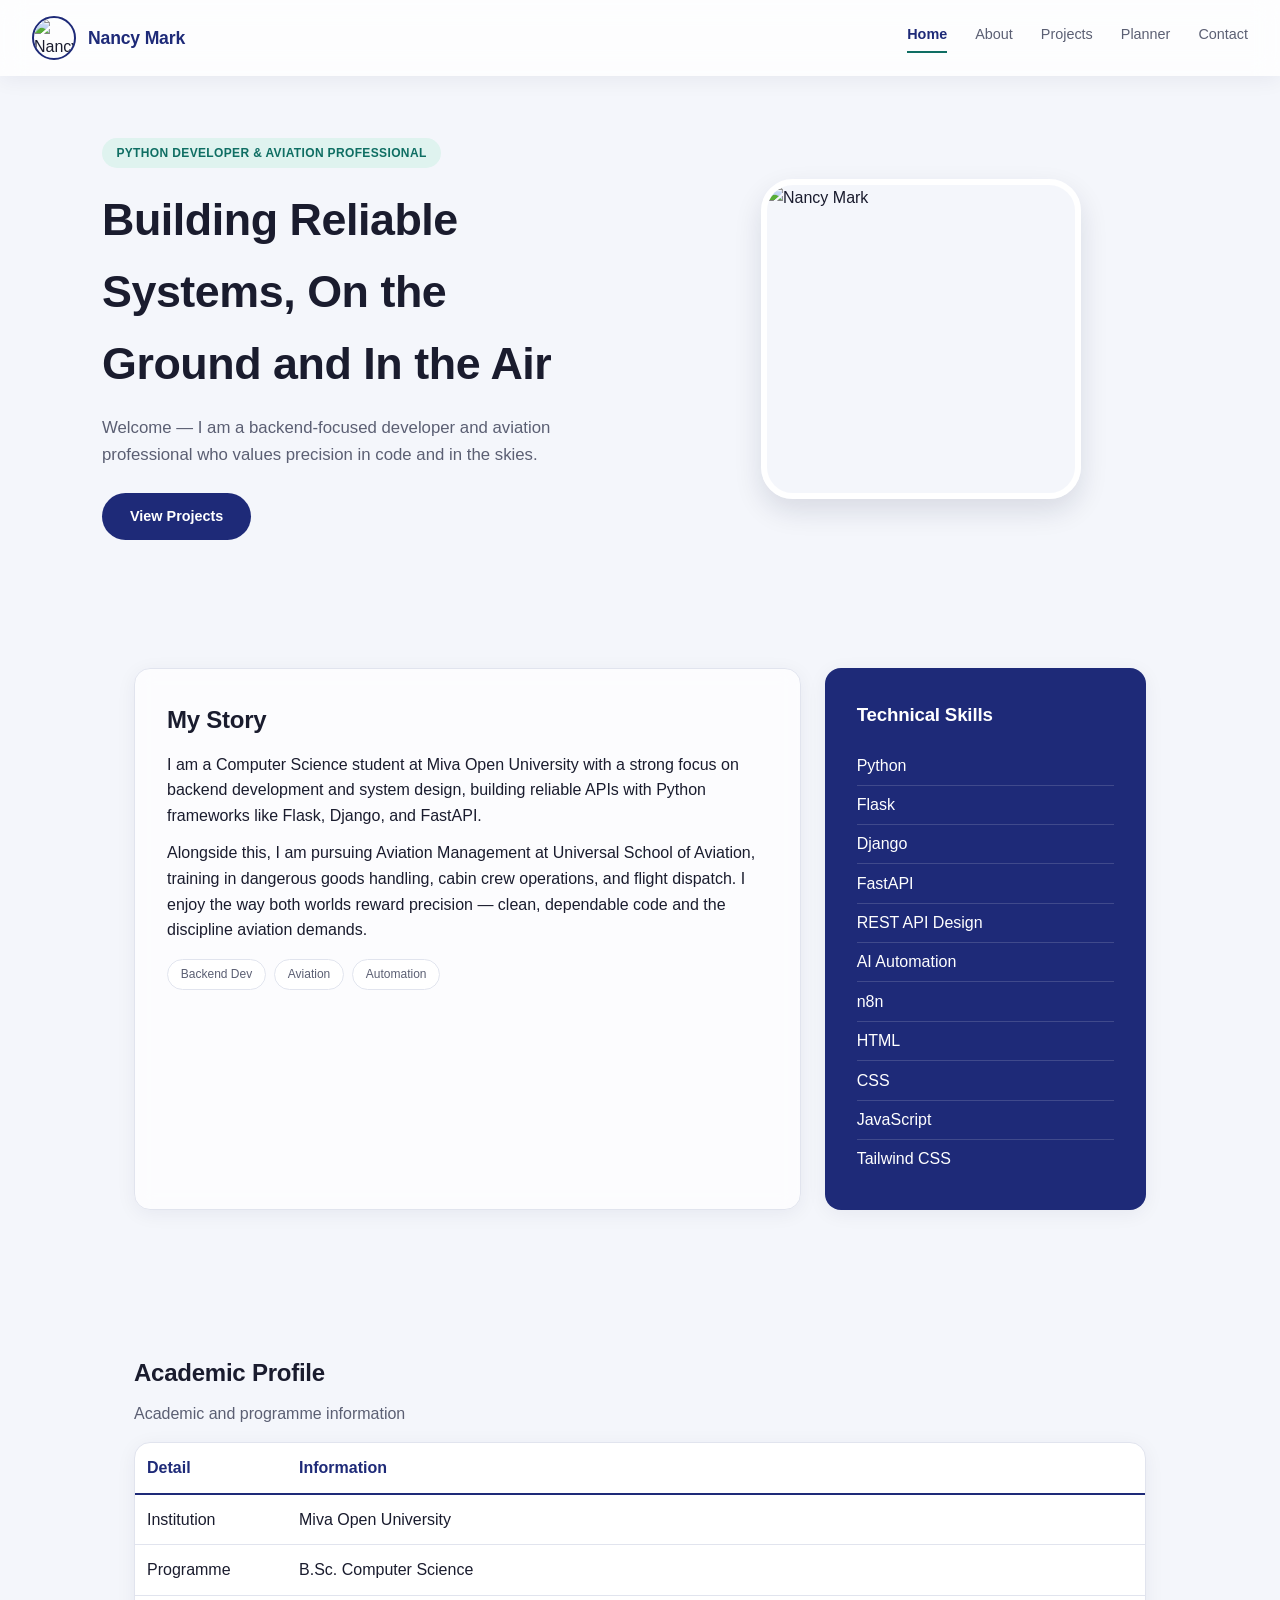
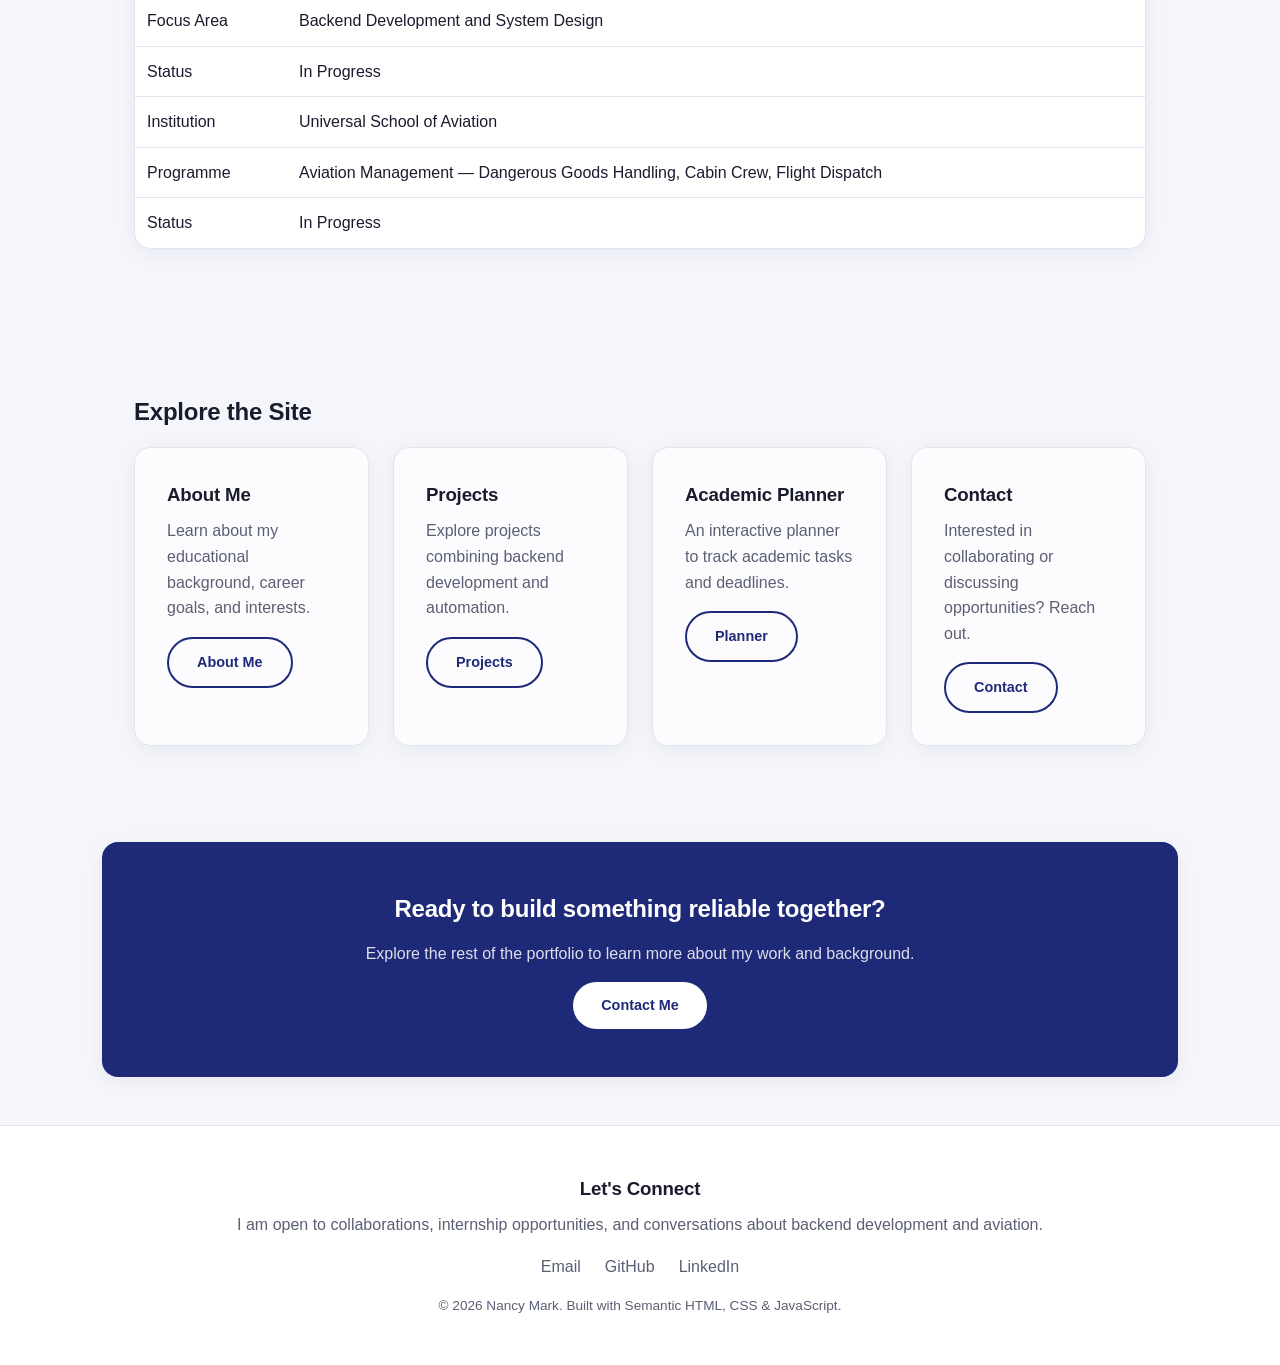
==== commit 63f46544: "Add scroll fade-in animations across all pages" ====
--- a/html/index.html
+++ b/html/index.html
@@ -186,5 +186,8 @@
   </a>
 </nav>
 
+<!-- scroll animations -->
+<script src="../js/animation.js"></script>
+
 </body>
 </html>
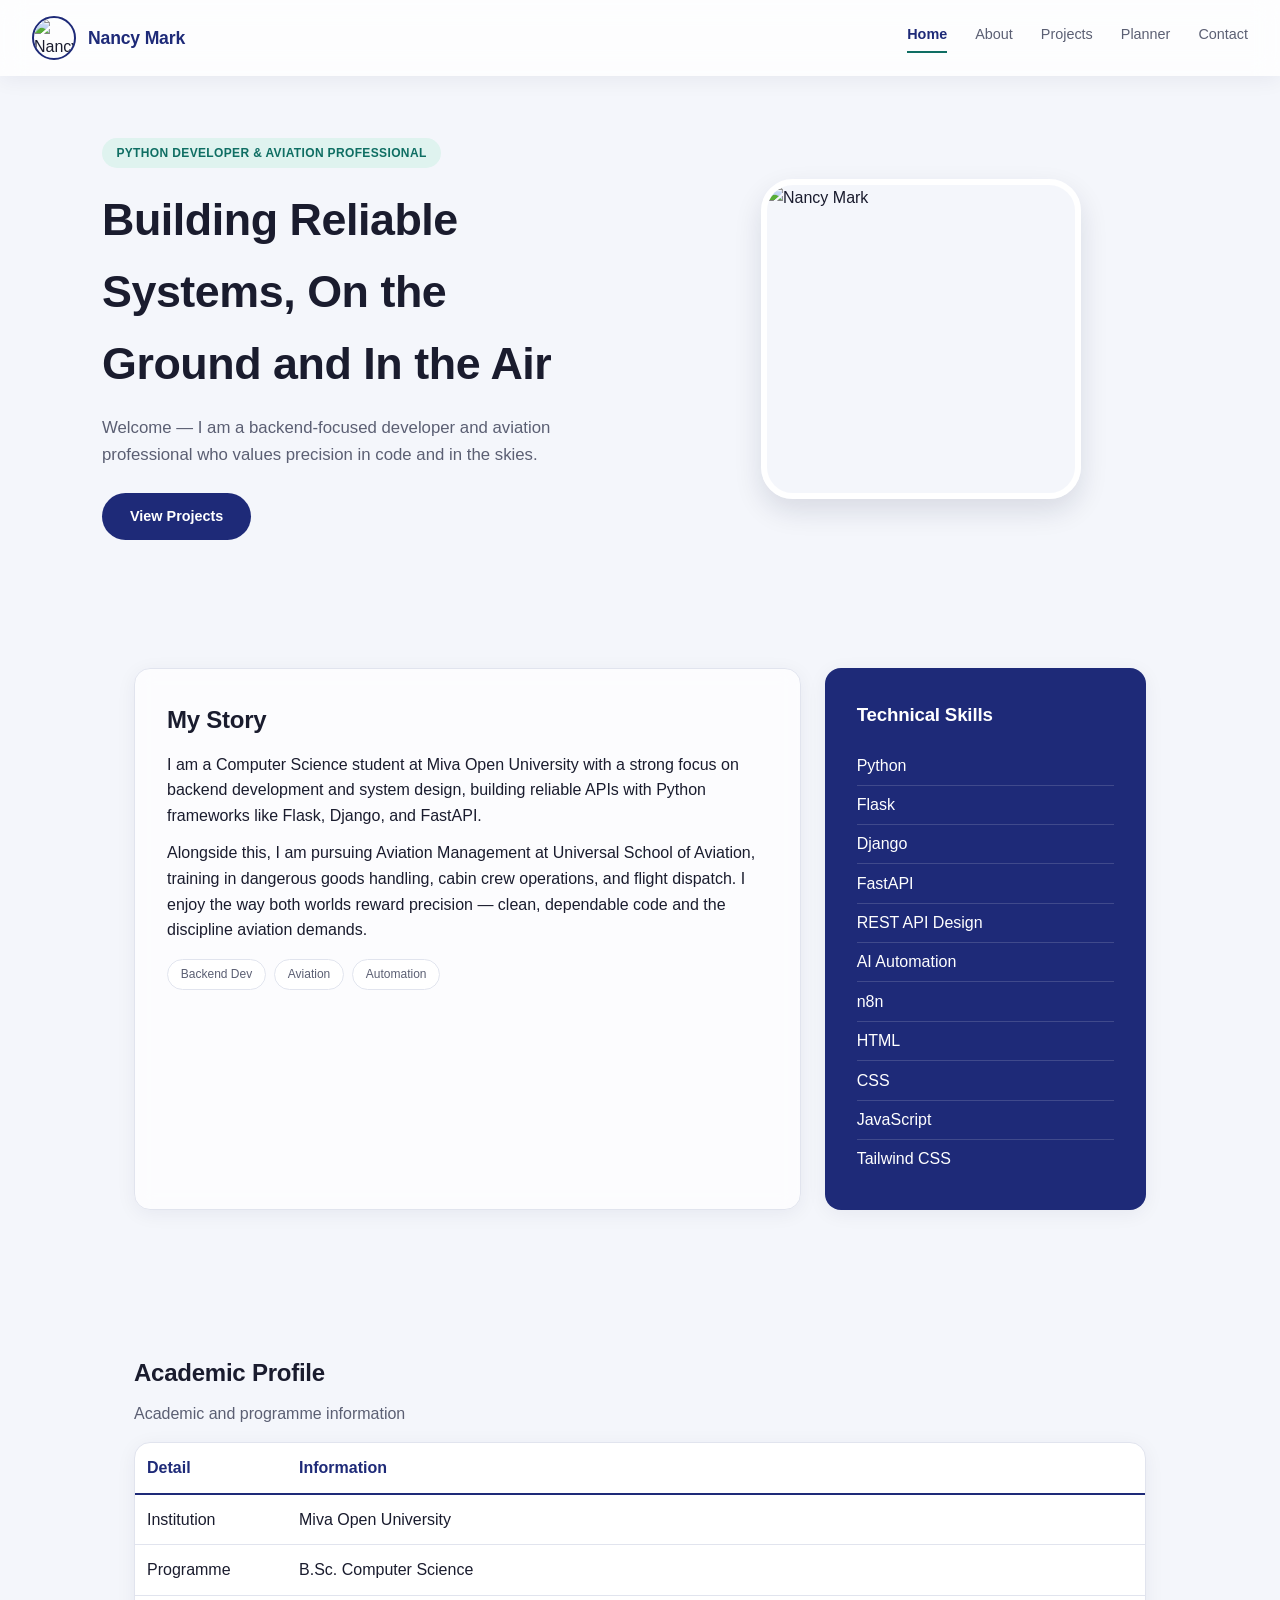
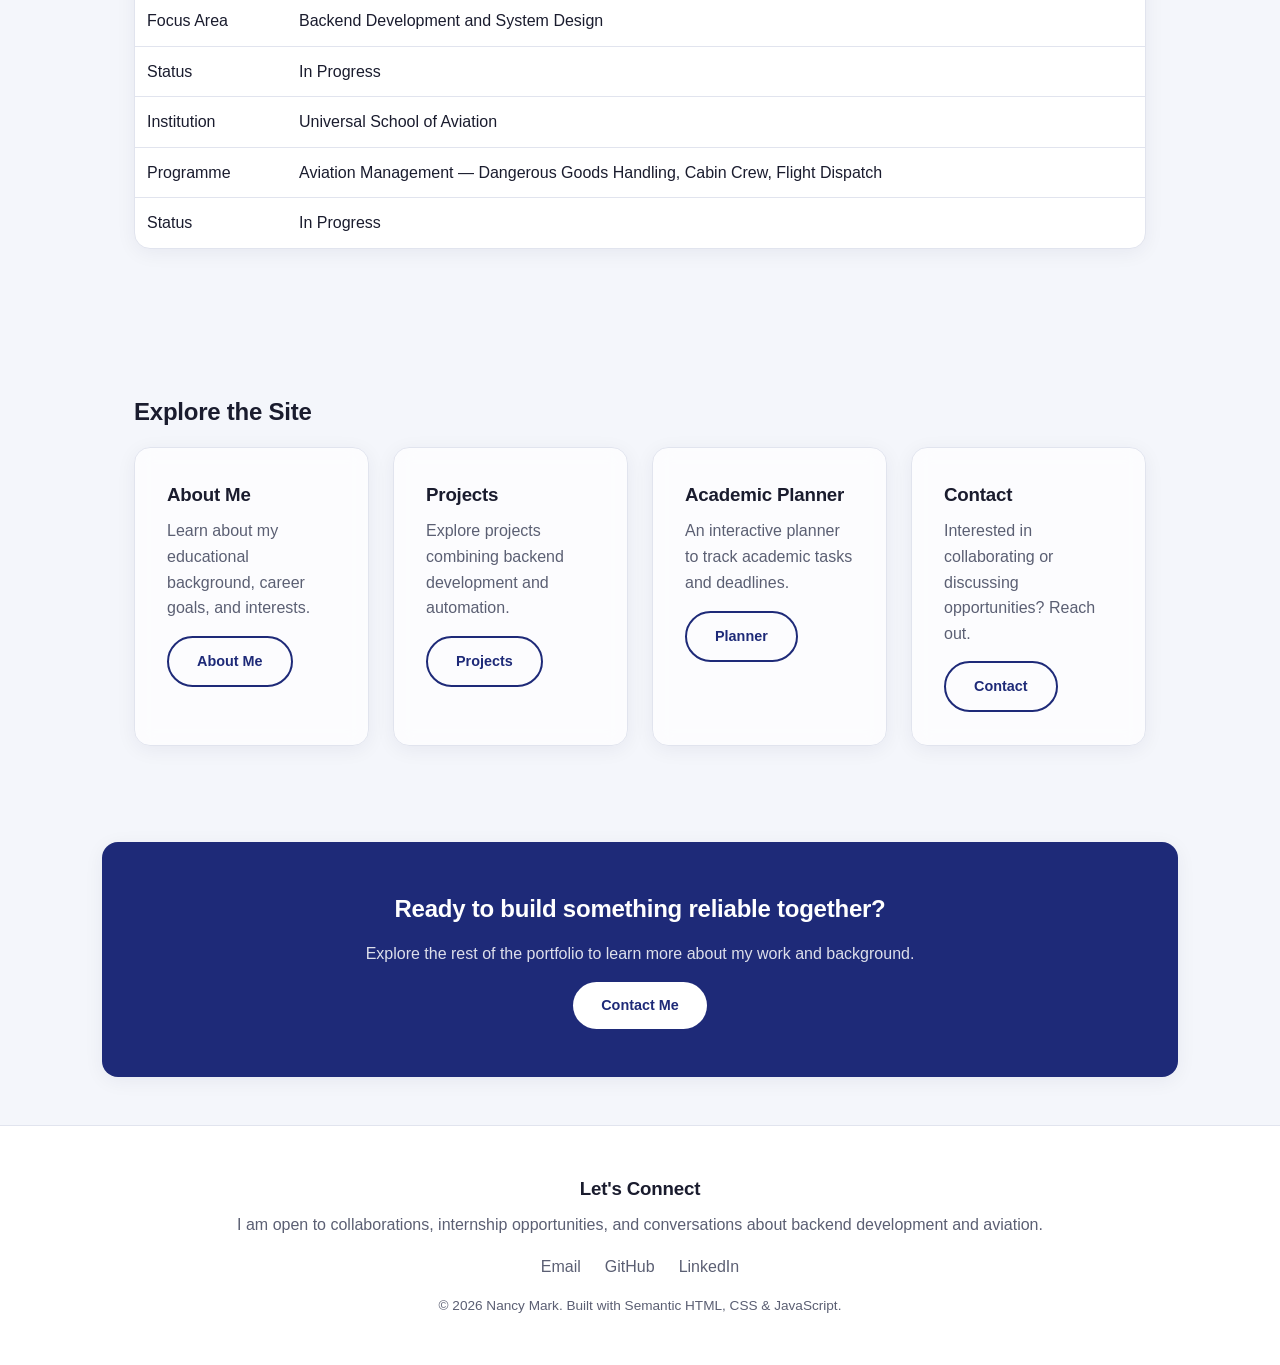
==== commit 28c19e15: "Add project images and fix image file extensions" ====
--- a/html/index.html
+++ b/html/index.html
@@ -11,7 +11,7 @@
 <!-- header -->
 <header>
   <div class="brand">
-    <img src="../images/Nancy.png" alt="Nancy Mark">
+    <img src="../images/Nancy.jpg" alt="Nancy Mark">
     <h1>Nancy Mark</h1>
   </div>
   <nav>
@@ -34,7 +34,7 @@
     <a href="projects.html" class="btn" style="margin-top:1.5rem;">View Projects</a>
   </div>
   <div style="flex:1; min-width:260px; position:relative;">
-    <img src="../images/Nancy.png" alt="Nancy Mark" class="animate-float" style="width:100%; max-width:320px; aspect-ratio:1/1; object-fit:cover; border-radius:2rem; box-shadow:var(--shadow-hover); border:6px solid var(--surface); display:block; margin:0 auto;">
+    <img src="../images/Nancy.jpg" alt="Nancy Mark" class="animate-float" style="width:100%; max-width:320px; aspect-ratio:1/1; object-fit:cover; border-radius:2rem; box-shadow:var(--shadow-hover); border:6px solid var(--surface); display:block; margin:0 auto;">
   </div>
 </section>
 
--- a/css/style.css
+++ b/css/style.css
@@ -580,63 +580,6 @@
   gap: 0.75rem;
 }
 
-/* task list item */
-#task-list li {
-  display: flex;
-  justify-content: space-between;
-  align-items: center;
-  background: var(--surface);
-  padding: 1rem 1.25rem;
-  border-radius: var(--radius);
-  border-left: 4px solid var(--teal);
-  flex-wrap: wrap;
-  gap: 0.5rem;
-}
-
-/* completed task state */
-#task-list li.completed {
-  border-left-color: var(--text-muted);
-  opacity: 0.6;
-}
-
-#task-list li.completed span {
-  text-decoration: line-through;
-}
-
-/* task list buttons base */
-#task-list li button {
-  padding: 0.4rem 0.9rem;
-  border-radius: var(--radius-sm);
-  border: none;
-  cursor: pointer;
-  font-size: 0.85rem;
-  margin-left: 0.5rem;
-  transition: background var(--transition);
-}
-
-/* complete button */
-#task-list li button:first-of-type {
-  background: var(--teal);
-  color: var(--surface);
-}
-
-#task-list li button:first-of-type:hover {
-  background: var(--teal);
-  opacity: 0.85;
-}
-
-/* delete button */
-#task-list li button:last-of-type {
-  background: transparent;
-  color: #B54A3F;
-  border: 1px solid #B54A3F;
-}
-
-#task-list li button:last-of-type:hover {
-  background: #B54A3F;
-  color: var(--surface);
-}
-
 /* empty state message */
 #empty-state {
   color: var(--text-muted);
@@ -775,3 +718,64 @@
     padding: 0 1.25rem;
   }
 }
+
+/* planner task list */
+#task-list li {
+  display: flex;
+  justify-content: space-between;
+  align-items: center;
+  flex-wrap: wrap;
+  gap: 0.75rem;
+  background: var(--surface);
+  padding: 1rem 1.25rem;
+  border-radius: var(--radius-sm);
+  border: 1px solid var(--border);
+  border-left: 4px solid var(--teal);
+  box-shadow: var(--shadow);
+  transition: transform var(--transition), box-shadow var(--transition);
+}
+
+#task-list li:hover {
+  transform: translateY(-2px);
+  box-shadow: var(--shadow-hover);
+}
+
+#task-list li.completed {
+  border-left-color: var(--text-muted);
+  opacity: 0.6;
+}
+
+#task-list li.completed span {
+  text-decoration: line-through;
+}
+
+#task-list li button {
+  padding: 0.4rem 0.9rem;
+  border-radius: 999px;
+  border: none;
+  cursor: pointer;
+  font-size: 0.8rem;
+  font-weight: 600;
+  margin-left: 0.5rem;
+  transition: all var(--transition);
+}
+
+#task-list li button:first-of-type {
+  background: var(--teal);
+  color: var(--surface);
+}
+
+#task-list li button:first-of-type:hover {
+  background: var(--primary);
+}
+
+#task-list li button:last-of-type {
+  background: transparent;
+  color: #B54A3F;
+  border: 1px solid #B54A3F;
+}
+
+#task-list li button:last-of-type:hover {
+  background: #B54A3F;
+  color: var(--surface);
+}
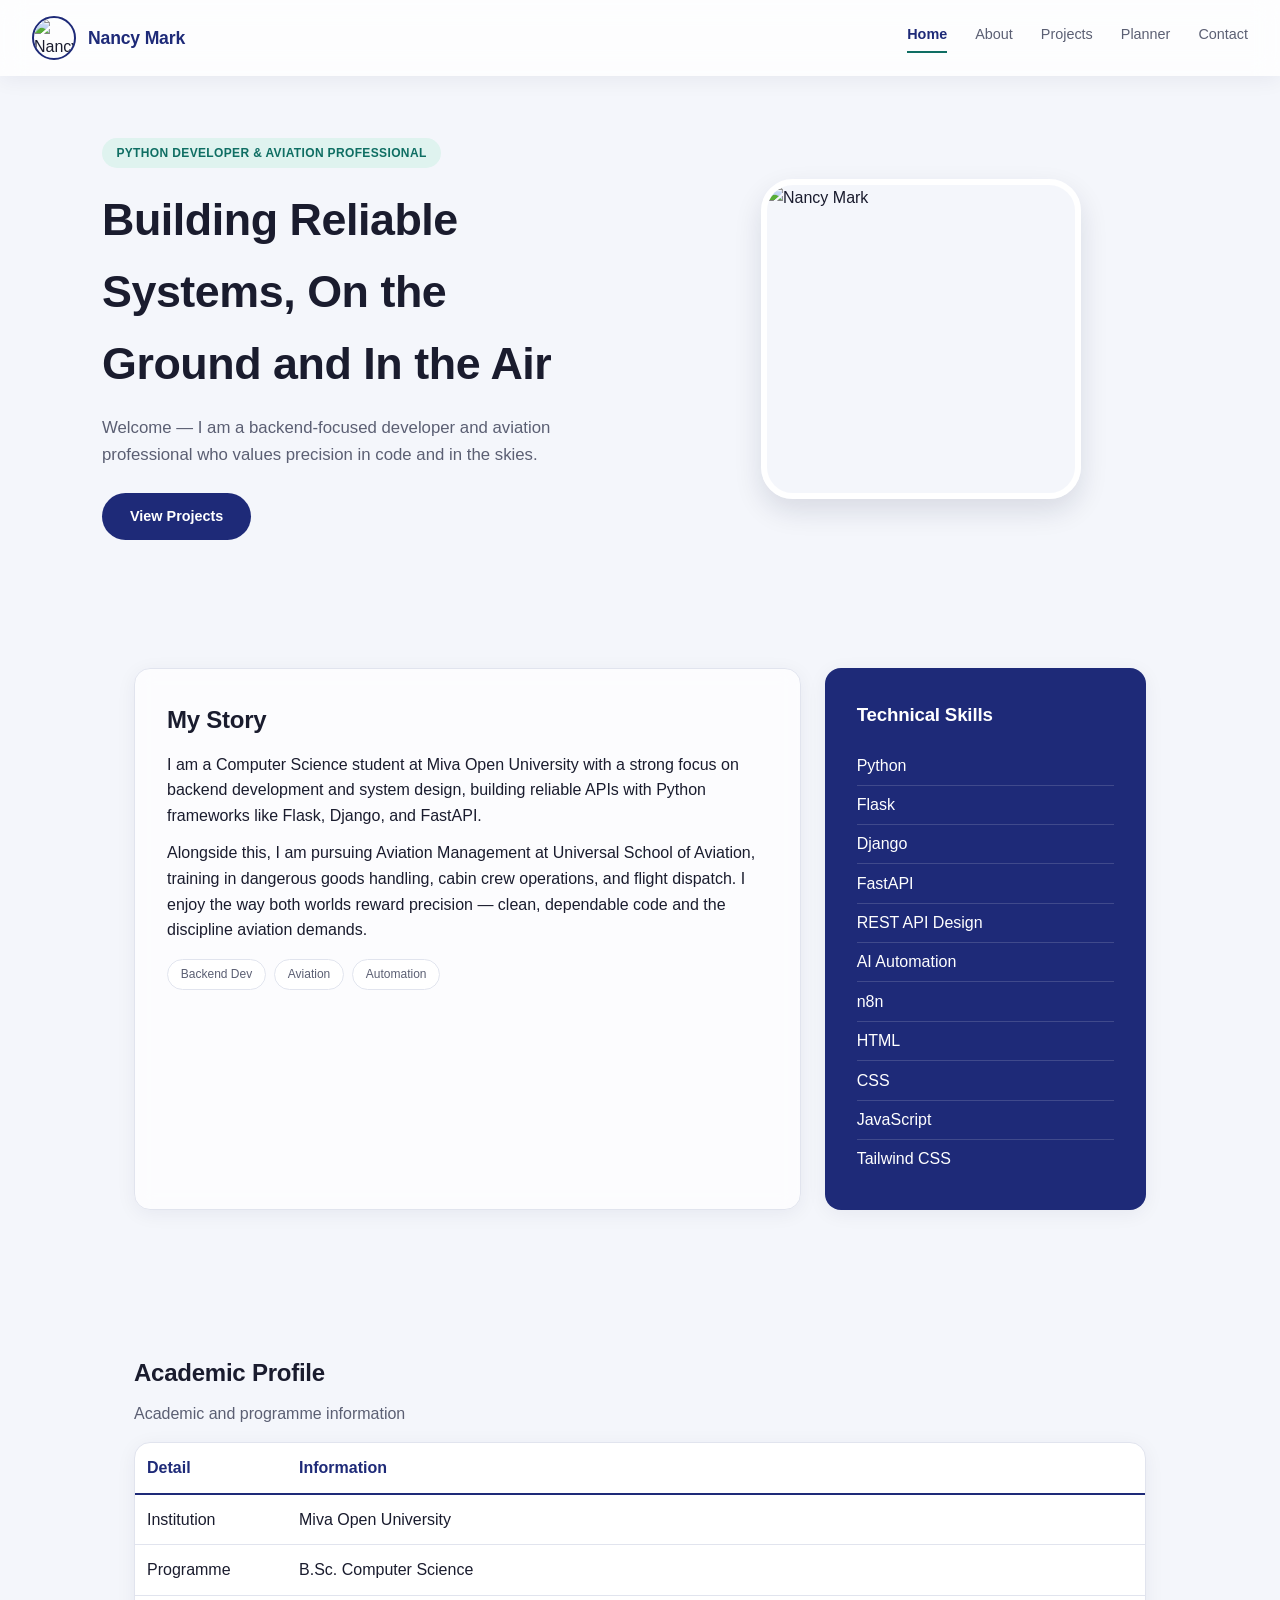
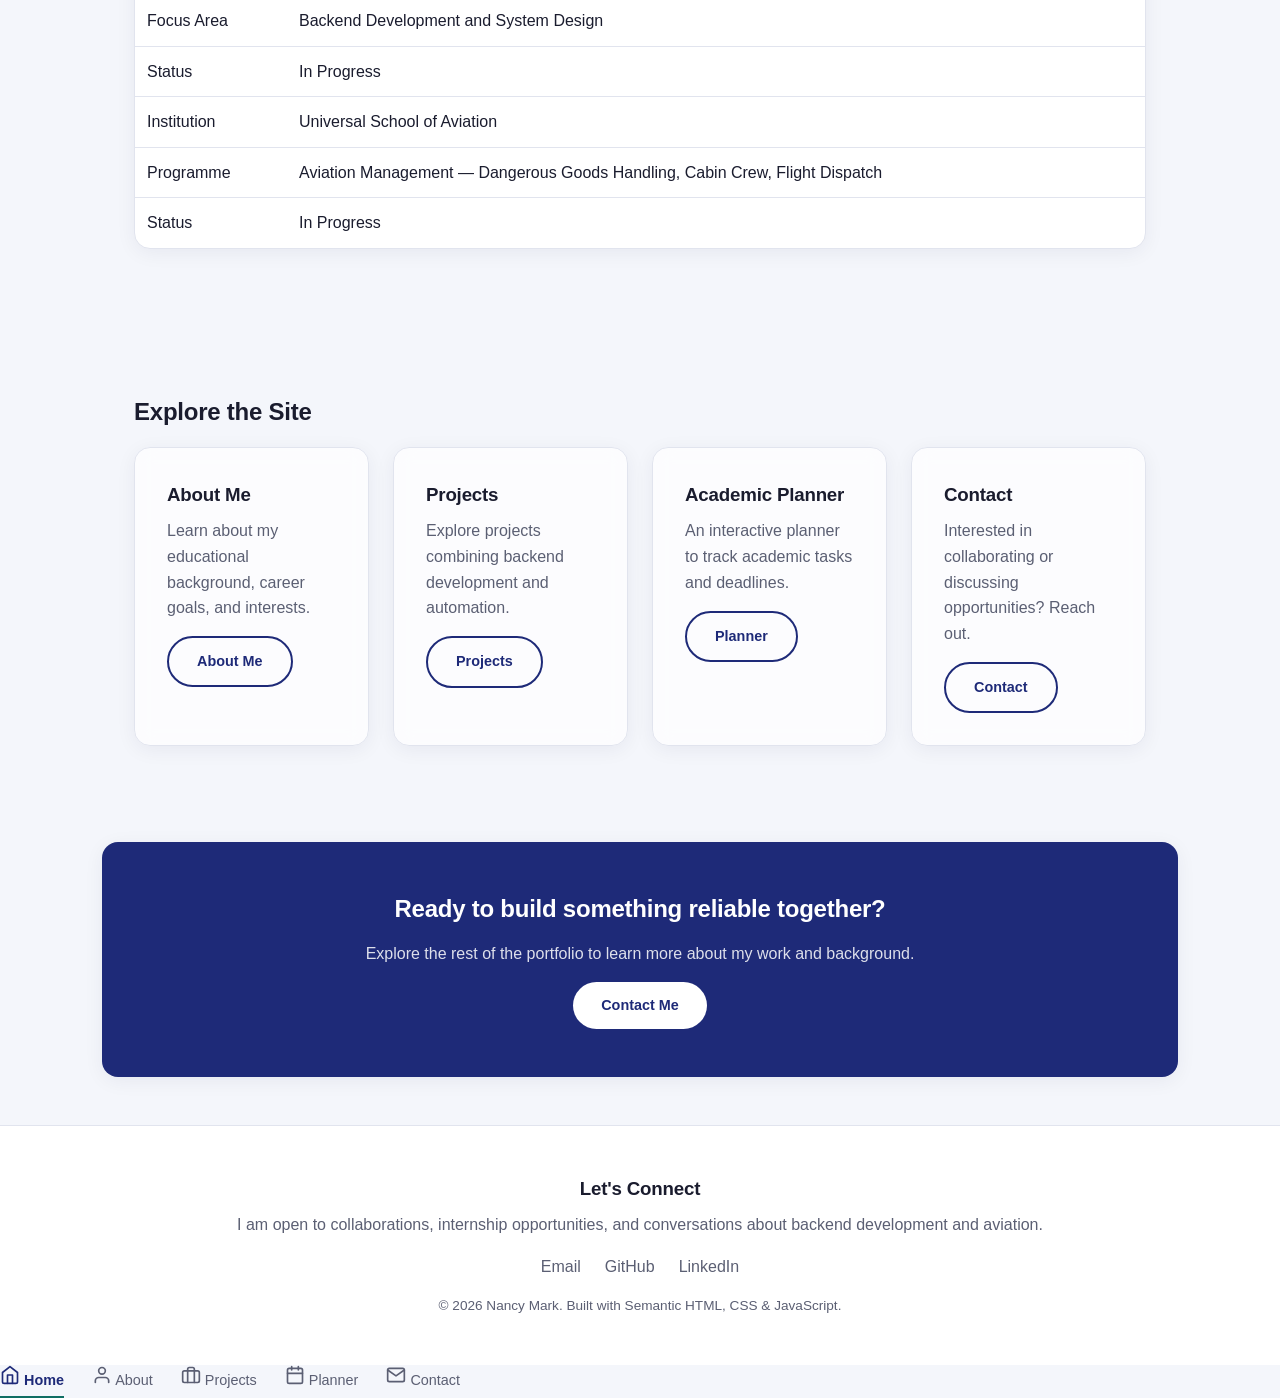
==== commit 944ee9fb: "Replace bottom nav with mobile hamburger menu" ====
--- a/html/index.html
+++ b/html/index.html
@@ -11,7 +11,7 @@
 <!-- header -->
 <header>
   <div class="brand">
-    <img src="../images/Nancy.jpg" alt="Nancy Mark">
+    <img src="../images/Nancy.png" alt="Nancy Mark">
     <h1>Nancy Mark</h1>
   </div>
   <nav>
@@ -34,7 +34,7 @@
     <a href="projects.html" class="btn" style="margin-top:1.5rem;">View Projects</a>
   </div>
   <div style="flex:1; min-width:260px; position:relative;">
-    <img src="../images/Nancy.jpg" alt="Nancy Mark" class="animate-float" style="width:100%; max-width:320px; aspect-ratio:1/1; object-fit:cover; border-radius:2rem; box-shadow:var(--shadow-hover); border:6px solid var(--surface); display:block; margin:0 auto;">
+    <img src="../images/Nancy.png" alt="Nancy Mark" class="animate-float" style="width:100%; max-width:320px; aspect-ratio:1/1; object-fit:cover; border-radius:2rem; box-shadow:var(--shadow-hover); border:6px solid var(--surface); display:block; margin:0 auto;">
   </div>
 </section>
 
@@ -155,8 +155,8 @@
   <h3>Let's Connect</h3>
   <p style="color:var(--text-muted); margin-top:0.5rem;">I am open to collaborations, internship opportunities, and conversations about backend development and aviation.</p>
   <div style="display:flex; justify-content:center; gap:1.5rem; margin-top:1rem;">
-    <a href="#" style="color:var(--text-muted); text-decoration:none;">Email</a>
-    <a href="#" style="color:var(--text-muted); text-decoration:none;">GitHub</a>
+    <a href="mailto:nancymarkmbetonze@gmail.com" style="color:var(--text-muted); text-decoration:none;">Email</a>
+    <a href="https://github.com/nancymarkmbetonze-ui" target="_blank" rel="noopener noreferrer" style="color:var(--text-muted); text-decoration:none;">GitHub</a>
     <a href="#" style="color:var(--text-muted); text-decoration:none;">LinkedIn</a>
   </div>
   <p style="margin-top:1rem; font-size:0.85rem; color:var(--text-muted);">&copy; 2026 Nancy Mark. Built with Semantic HTML, CSS &amp; JavaScript.</p>
--- a/css/style.css
+++ b/css/style.css
@@ -105,9 +105,14 @@
   padding-bottom: 4px;
 }
 
-/* bottom mobile nav */
-.bottom-nav {
+/* menu toggle button */
+.menu-toggle {
   display: none;
+  background: none;
+  border: none;
+  cursor: pointer;
+  padding: 0.5rem;
+  color: var(--primary);
 }
 
 /* container */
@@ -636,52 +641,31 @@
 
 /* responsive */
 @media (max-width: 768px) {
-  body {
-    padding-bottom: 90px;
+  header {
+    position: relative;
   }
 
   header nav {
     display: none;
   }
 
-  .bottom-nav {
-    display: flex;
-    position: fixed;
-    bottom: 0;
-    left: 0;
-    width: 100%;
-    justify-content: space-around;
-    align-items: center;
-    background: rgba(255,255,255,0.9);
-    backdrop-filter: blur(12px);
-    box-shadow: 0 -4px 20px rgba(20,24,60,0.08);
-    padding: 0.6rem 0;
-    z-index: 50;
-    border-radius: 24px 24px 0 0;
-  }
-
-  .bottom-nav a {
+  .menu-toggle {
+    display: block;
+  }
+
+  header nav.mobile-open {
     display: flex;
     flex-direction: column;
-    align-items: center;
-    gap: 2px;
-    color: var(--text-muted);
-    text-decoration: none;
-    font-size: 0.65rem;
-    padding: 0.4rem 0.8rem;
-    border-radius: 999px;
-    transition: all var(--transition);
-  }
-
-  .bottom-nav a.active {
-    background: var(--teal-pale);
-    color: var(--teal);
-    font-weight: 700;
-  }
-
-  .bottom-nav .icon {
-    font-size: 1.3rem;
-    line-height: 1;
+    position: absolute;
+    top: 100%;
+    right: 0;
+    background: var(--surface);
+    box-shadow: var(--shadow-hover);
+    border-radius: 0 0 0 var(--radius);
+    padding: 1rem 1.5rem;
+    gap: 1rem;
+    min-width: 180px;
+    border: 1px solid var(--border);
   }
 
   #biography {
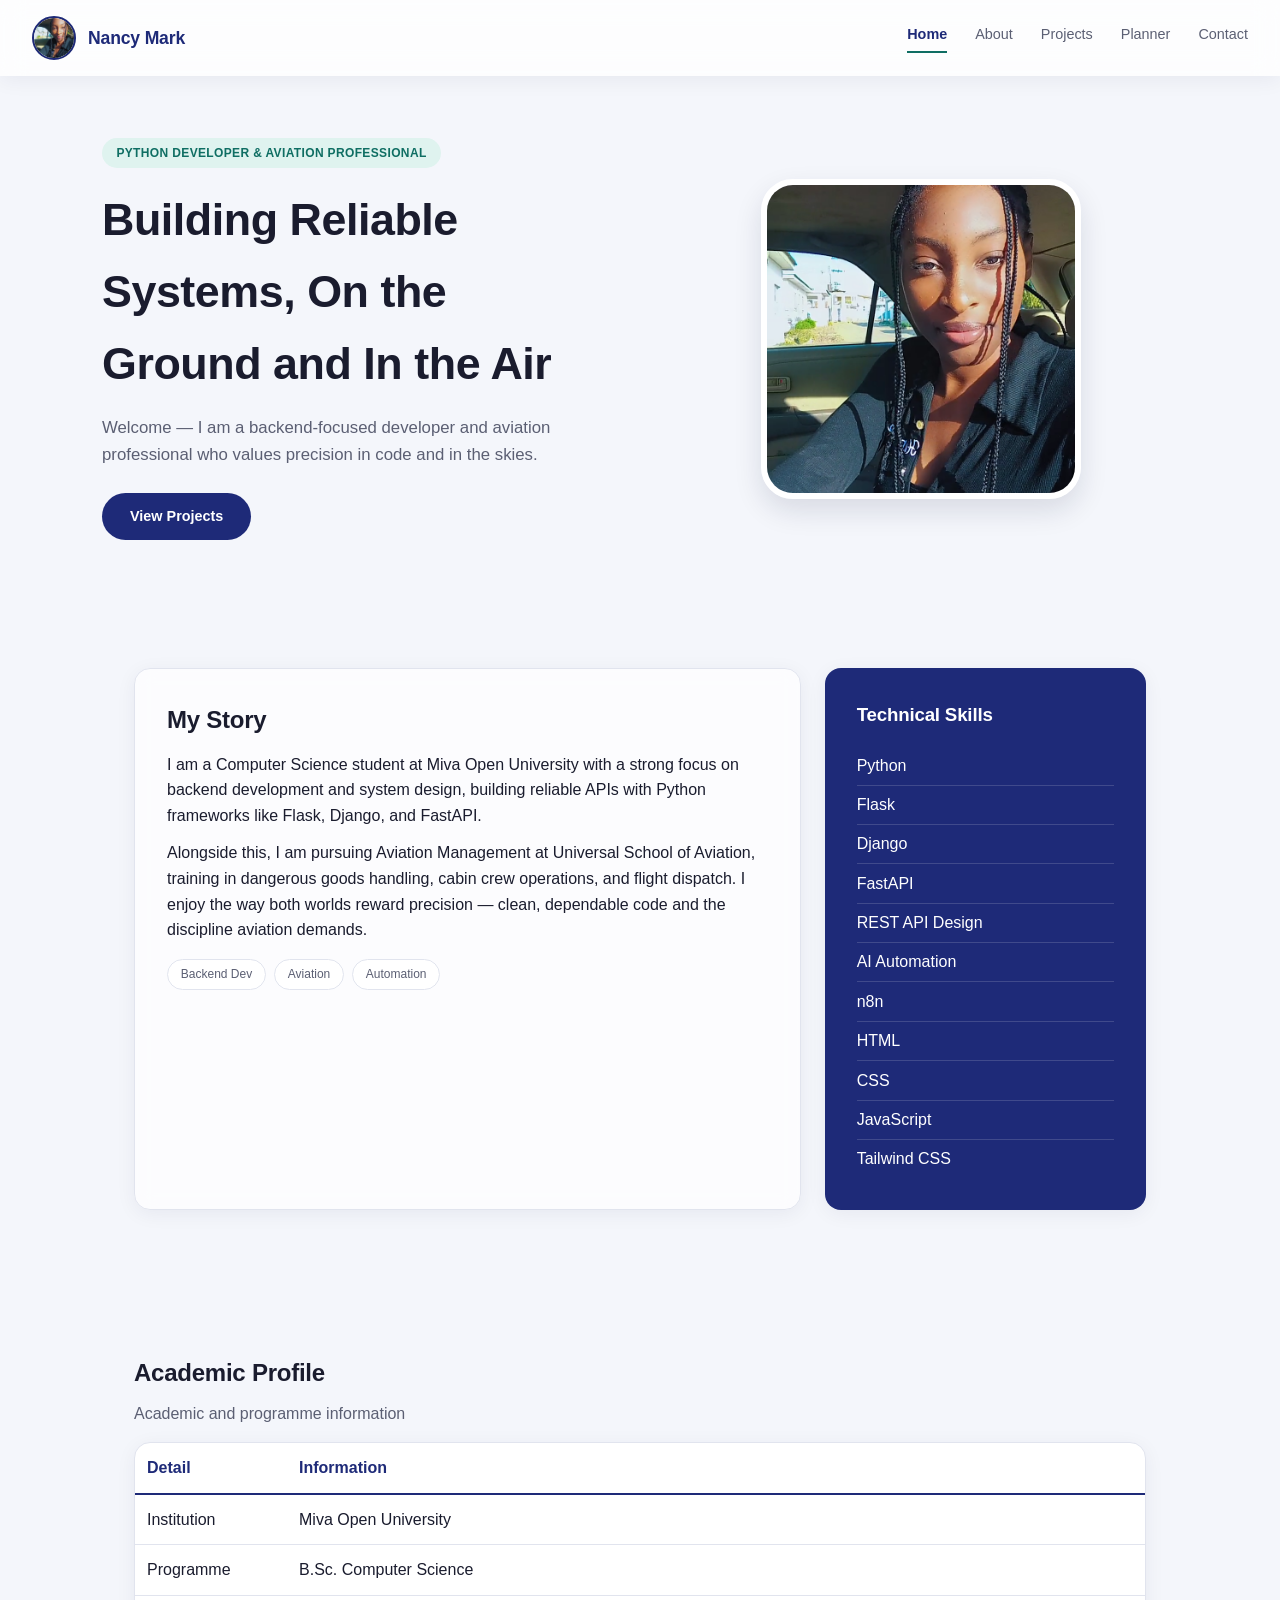
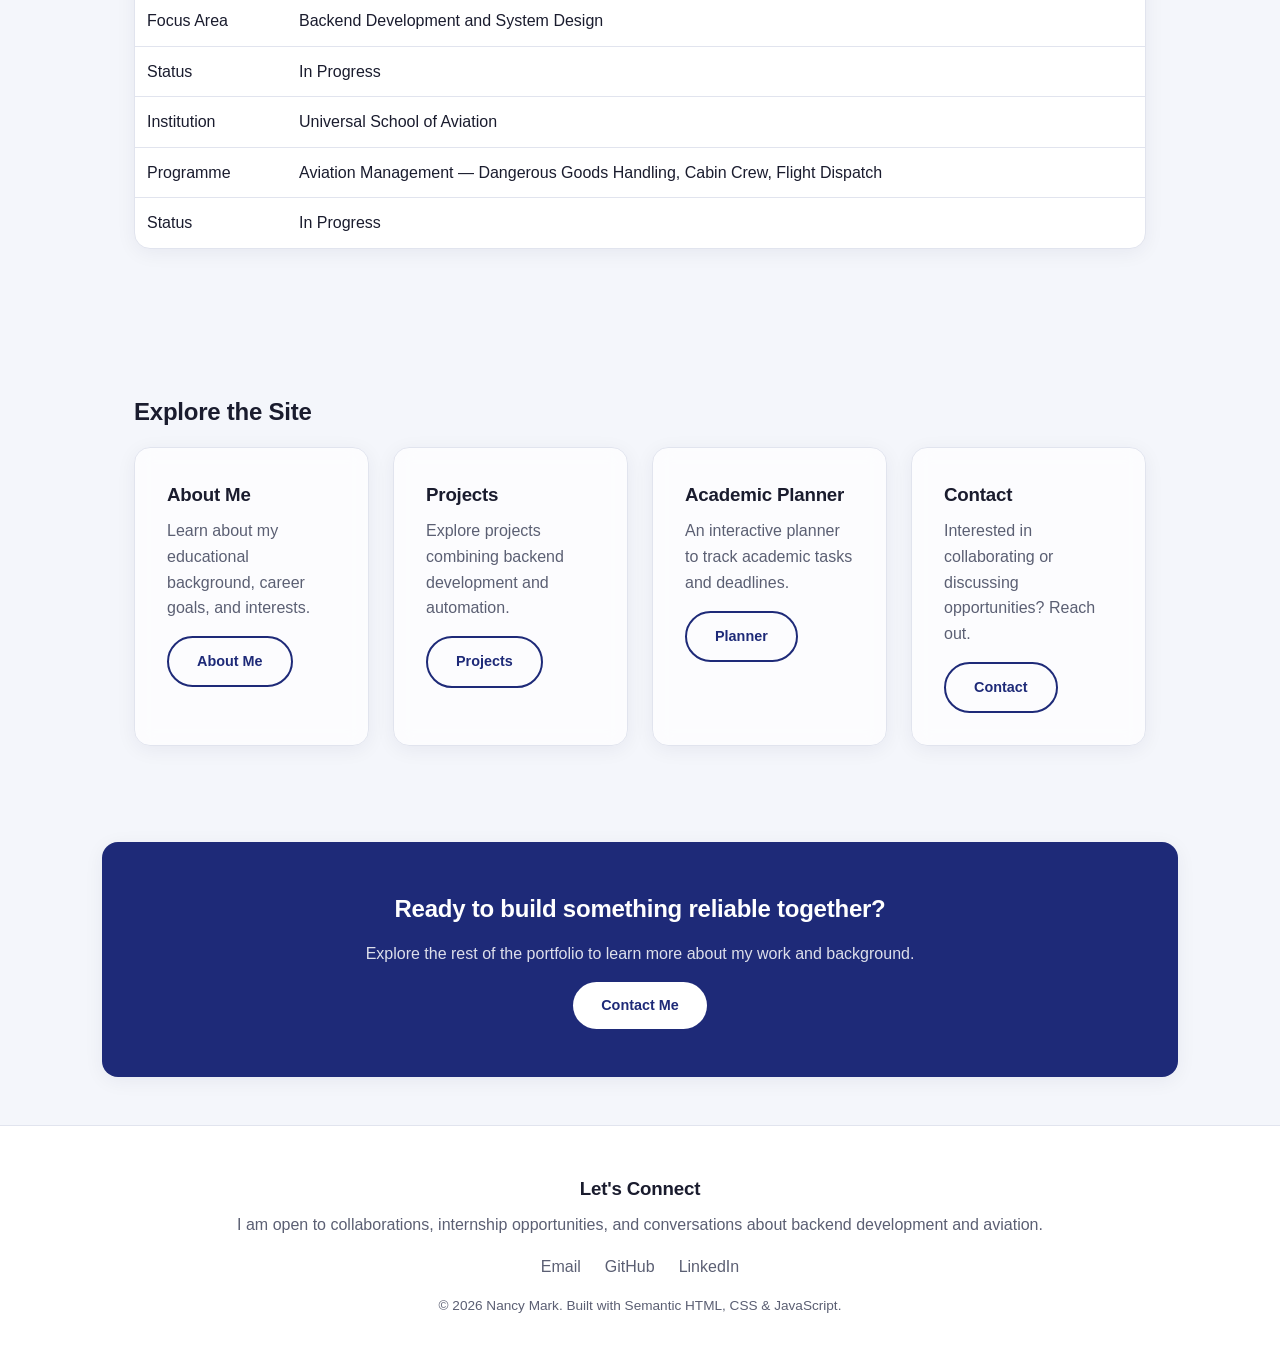
==== commit c9ec31e5: "Add hamburger menu, script tags, and general cleanup" ====
--- a/html/index.html
+++ b/html/index.html
@@ -21,6 +21,9 @@
     <a href="planner.html">Planner</a>
     <a href="contact.html">Contact</a>
   </nav>
+  <button class="menu-toggle" aria-label="Toggle menu">
+    <svg width="24" height="24" viewBox="0 0 24 24" fill="none" stroke="currentColor" stroke-width="2" stroke-linecap="round" stroke-linejoin="round"><line x1="3" y1="6" x2="21" y2="6"/><line x1="3" y1="12" x2="21" y2="12"/><line x1="3" y1="18" x2="21" y2="18"/></svg>
+  </button>
 </header>
 
 <main class="container">
@@ -162,31 +165,6 @@
   <p style="margin-top:1rem; font-size:0.85rem; color:var(--text-muted);">&copy; 2026 Nancy Mark. Built with Semantic HTML, CSS &amp; JavaScript.</p>
 </footer>
 
-<!-- bottom mobile nav -->
-<nav class="bottom-nav">
-  <a href="index.html" class="active">
-    <svg width="20" height="20" viewBox="0 0 24 24" fill="none" stroke="currentColor" stroke-width="2" stroke-linecap="round" stroke-linejoin="round"><path d="M3 9l9-7 9 7v11a2 2 0 0 1-2 2H5a2 2 0 0 1-2-2z"/><polyline points="9 22 9 12 15 12 15 22"/></svg>
-    <span>Home</span>
-  </a>
-  <a href="about.html">
-    <svg width="20" height="20" viewBox="0 0 24 24" fill="none" stroke="currentColor" stroke-width="2" stroke-linecap="round" stroke-linejoin="round"><path d="M20 21v-2a4 4 0 0 0-4-4H8a4 4 0 0 0-4 4v2"/><circle cx="12" cy="7" r="4"/></svg>
-    <span>About</span>
-  </a>
-  <a href="projects.html">
-    <svg width="20" height="20" viewBox="0 0 24 24" fill="none" stroke="currentColor" stroke-width="2" stroke-linecap="round" stroke-linejoin="round"><rect x="2" y="7" width="20" height="14" rx="2" ry="2"/><path d="M16 21V5a2 2 0 0 0-2-2h-4a2 2 0 0 0-2 2v16"/></svg>
-    <span>Projects</span>
-  </a>
-  <a href="planner.html">
-    <svg width="20" height="20" viewBox="0 0 24 24" fill="none" stroke="currentColor" stroke-width="2" stroke-linecap="round" stroke-linejoin="round"><rect x="3" y="4" width="18" height="18" rx="2" ry="2"/><line x1="16" y1="2" x2="16" y2="6"/><line x1="8" y1="2" x2="8" y2="6"/><line x1="3" y1="10" x2="21" y2="10"/></svg>
-    <span>Planner</span>
-  </a>
-  <a href="contact.html">
-    <svg width="20" height="20" viewBox="0 0 24 24" fill="none" stroke="currentColor" stroke-width="2" stroke-linecap="round" stroke-linejoin="round"><path d="M4 4h16c1.1 0 2 .9 2 2v12c0 1.1-.9 2-2 2H4c-1.1 0-2-.9-2-2V6c0-1.1.9-2 2-2z"/><polyline points="22,6 12,13 2,6"/></svg>
-    <span>Contact</span>
-  </a>
-</nav>
-
-<!-- scroll animations -->
 <script src="../js/animation.js"></script>
 
 </body>
